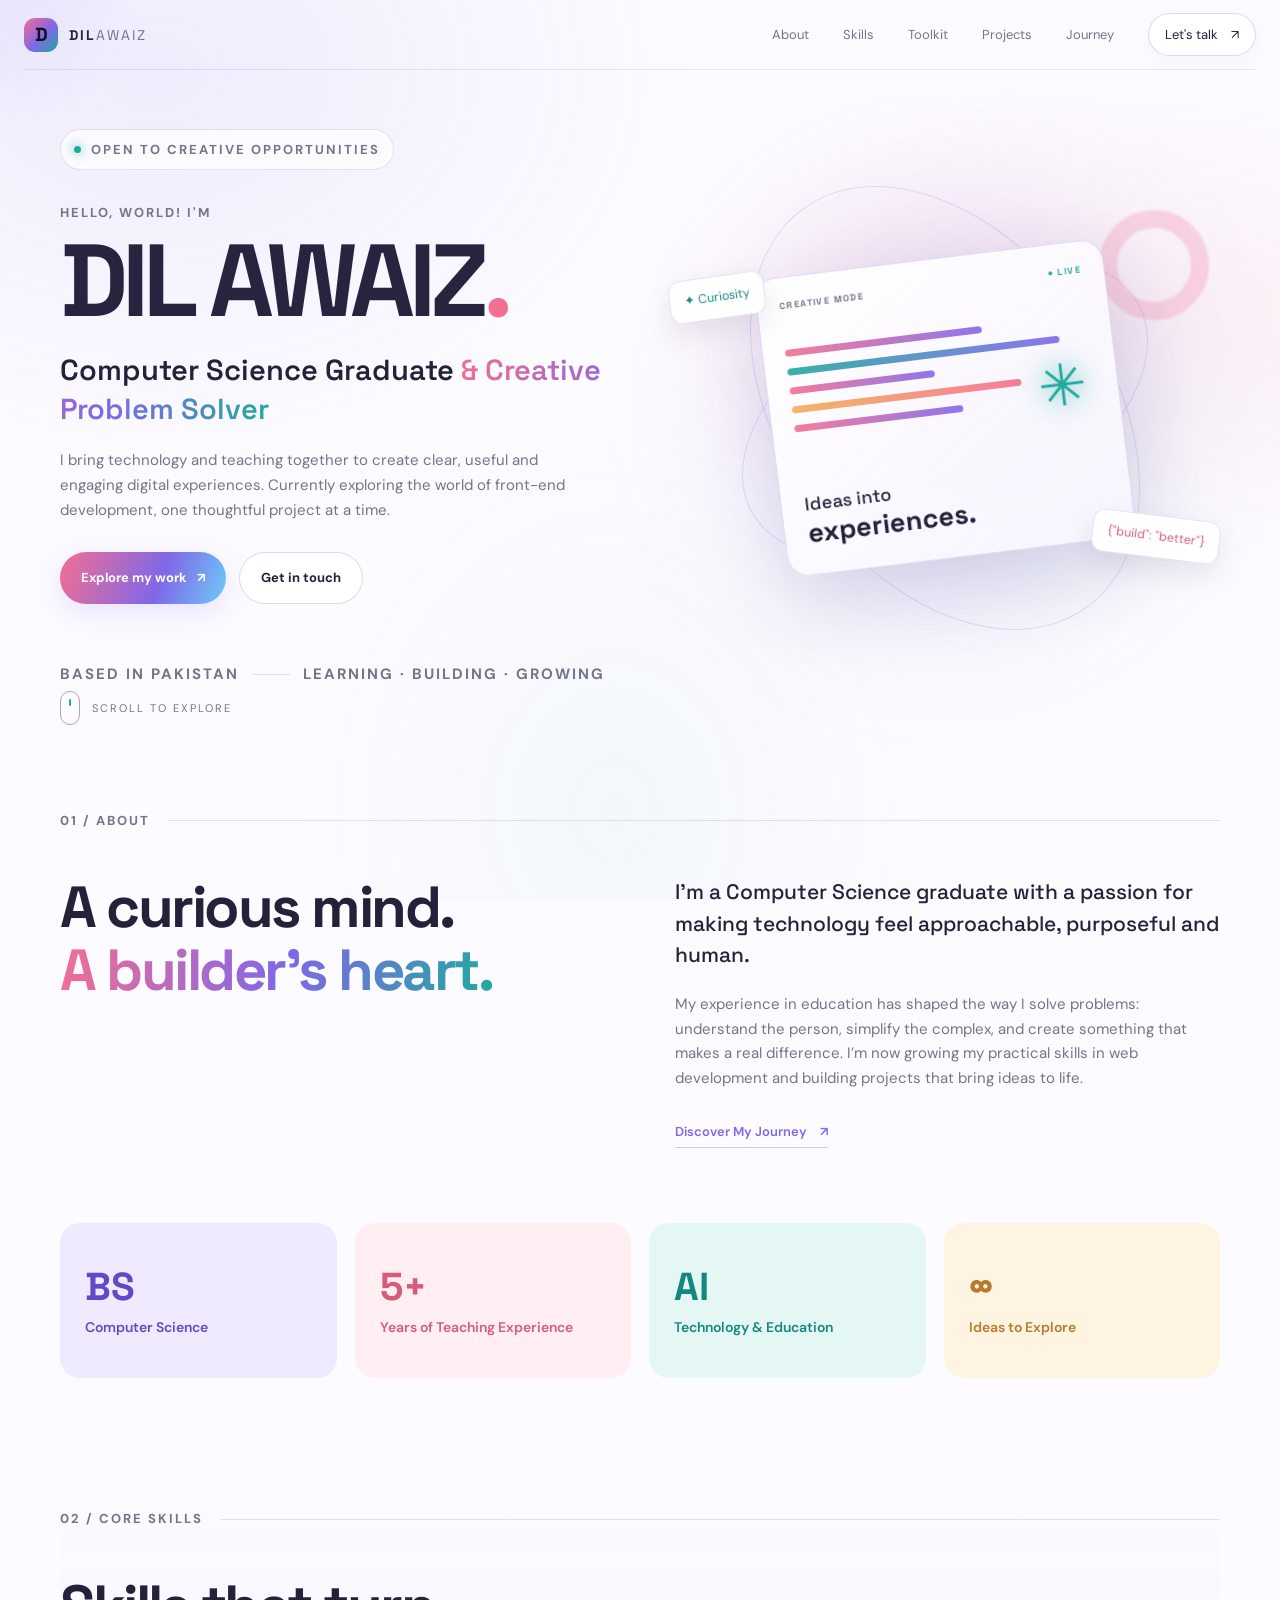
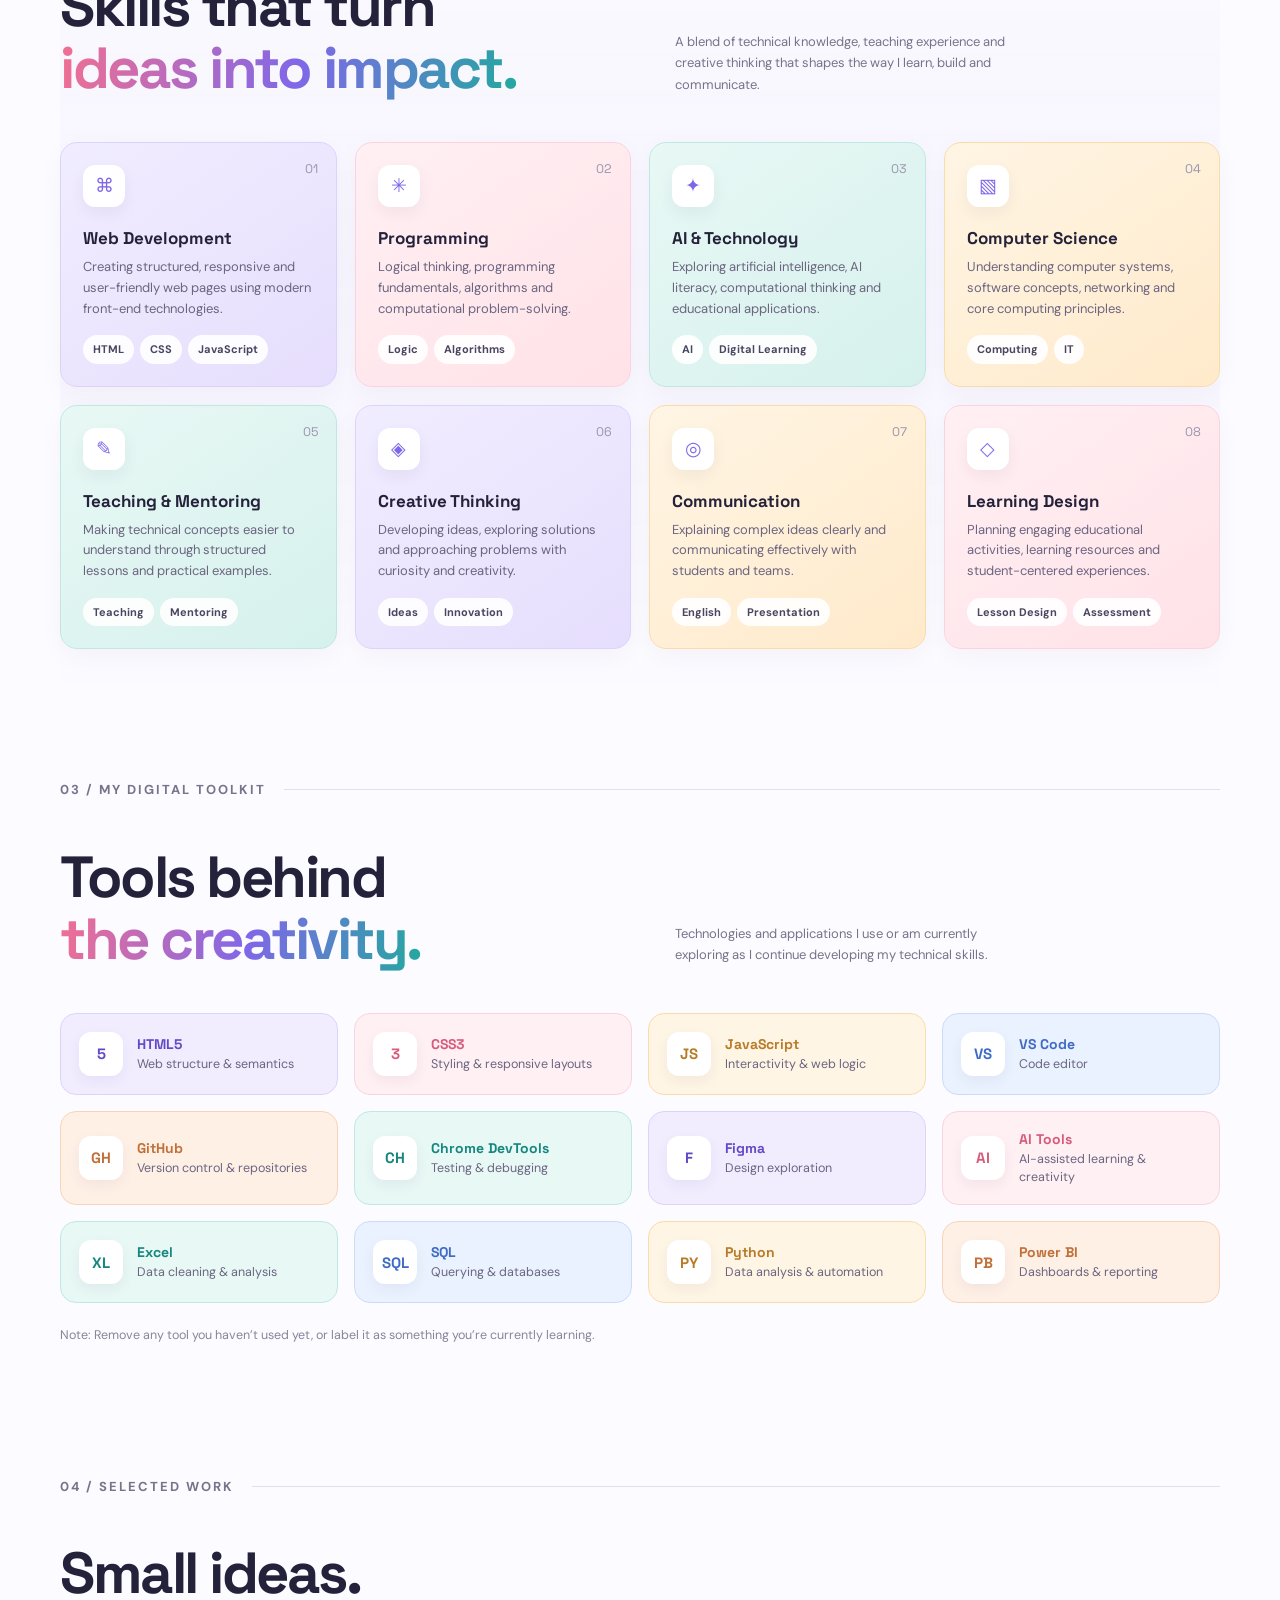
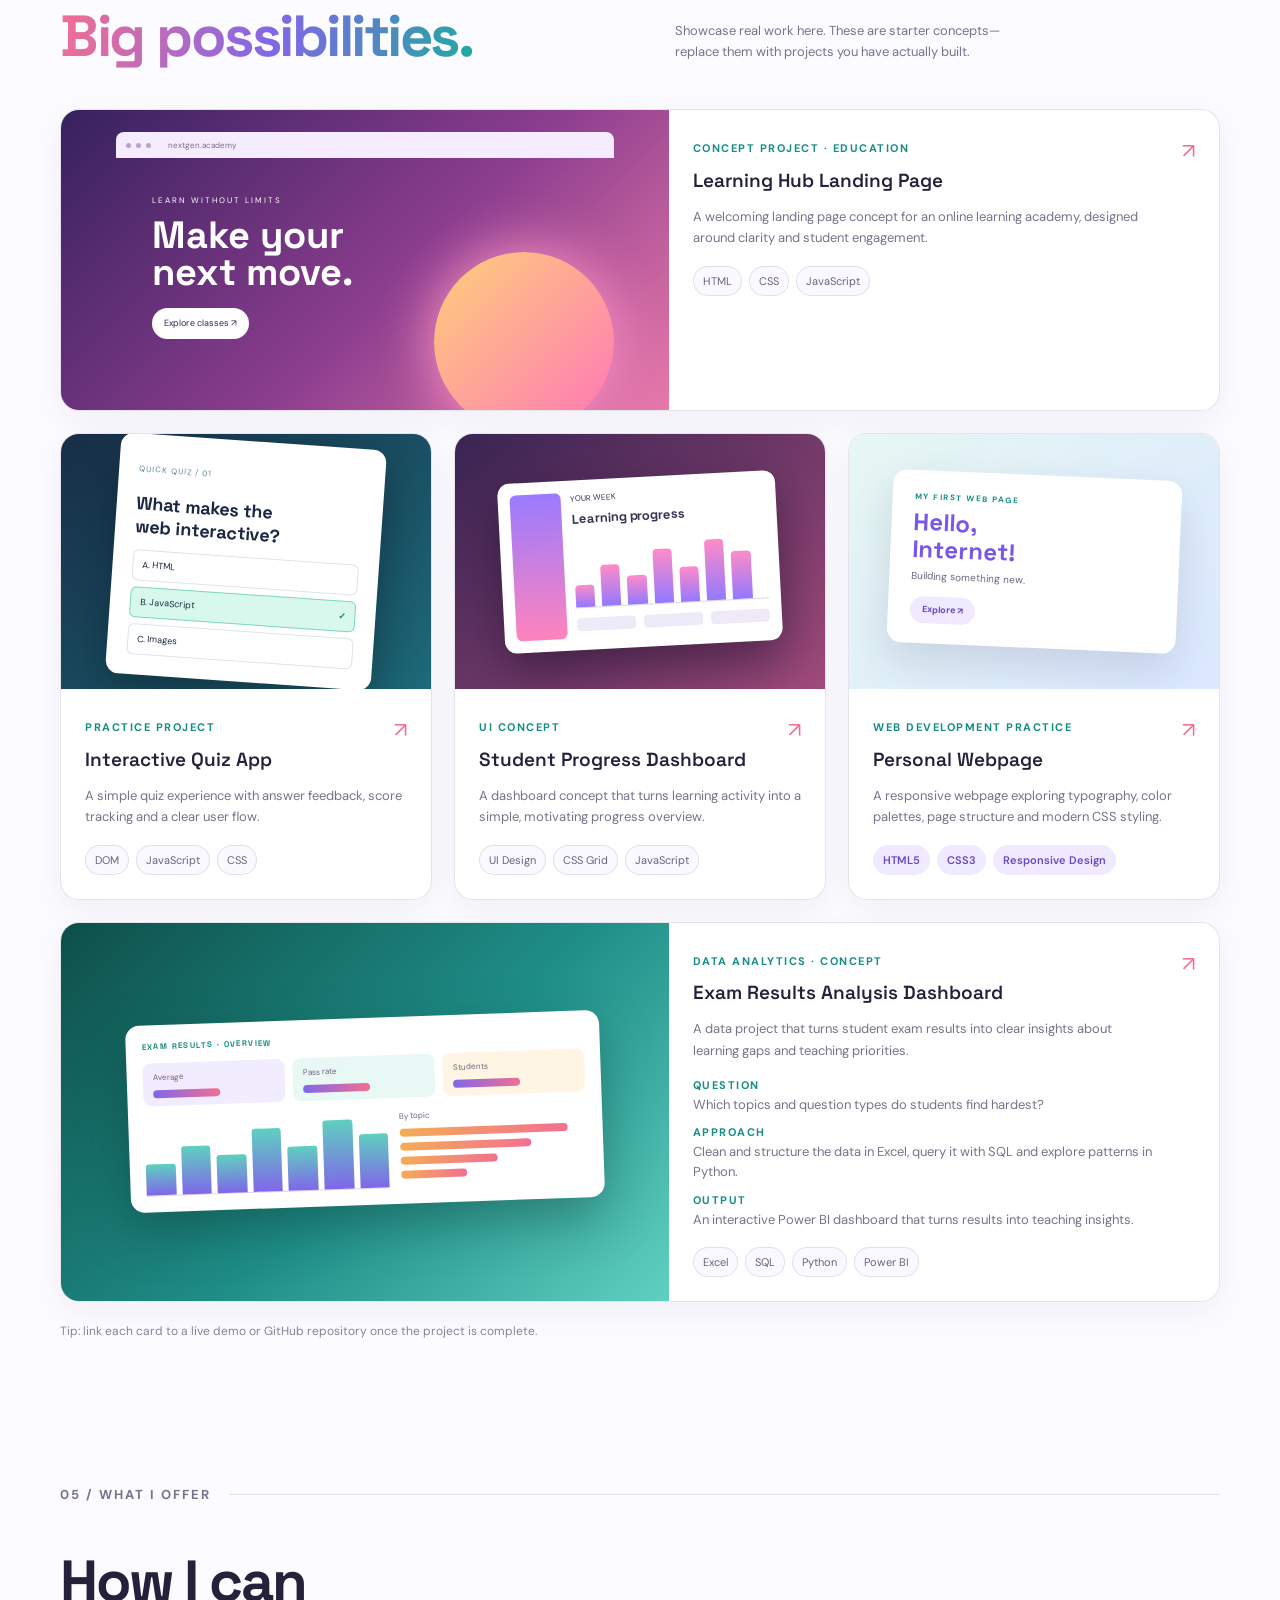
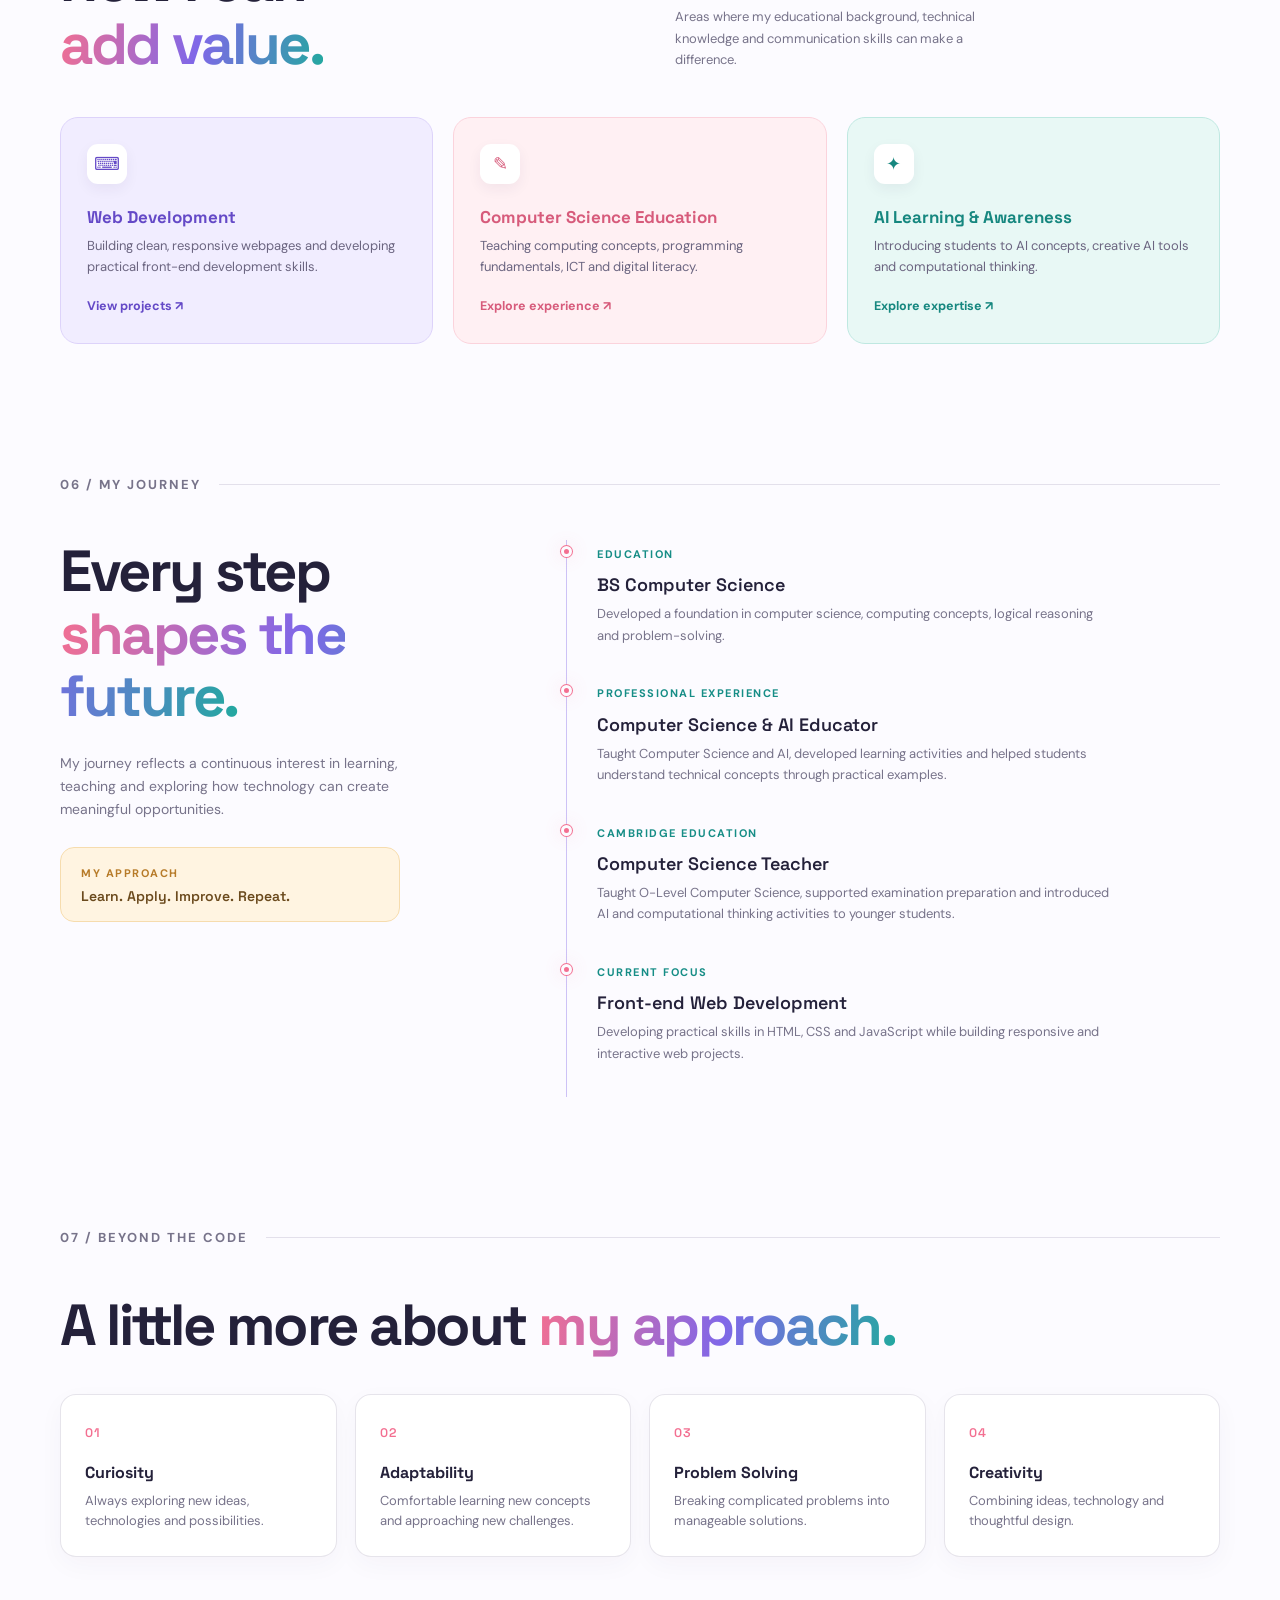
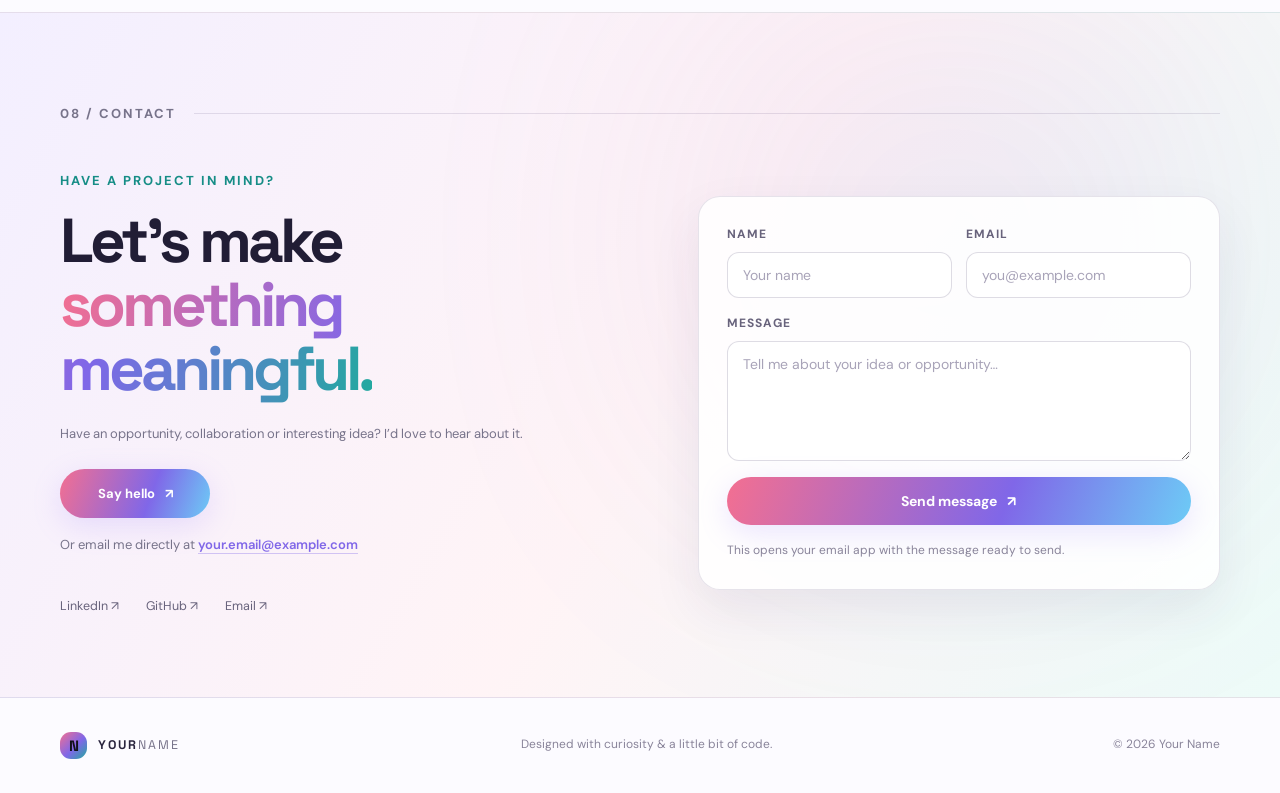
==== index.html @ 55755dc5 "Add files via upload My Portfolio website" ====
<!DOCTYPE html>
<html lang="en">
<head>
  <meta charset="UTF-8" />
  <meta name="viewport" content="width=device-width, initial-scale=1.0" />
  <meta name="description" content="Personal portfolio of a Computer Science graduate, educator and aspiring web developer." />
  <meta name="theme-color" content="#fcfbff" />
  <link rel="icon" type="image/svg+xml" href="favicon.svg" />

  <!-- Social preview (Open Graph / Twitter). After deploying, change og-image.png to the full URL, e.g. https://yourname.github.io/og-image.png -->
  <meta property="og:type" content="website" />
  <meta property="og:site_name" content="DIL AWAIZ" />
  <meta property="og:title" content="DIL AWAIZ — Creative Developer &amp; Educator" />
  <meta property="og:description" content="Computer Science graduate, educator and aspiring web developer building clear, useful and engaging digital experiences." />
  <meta property="og:image" content="og-image.png" />
  <meta property="og:image:alt" content="DIL AWAIZ — Creative Developer and Educator" />
  <meta name="twitter:card" content="summary_large_image" />
  <meta name="twitter:title" content="DIL AWAIZ — Creative Developer &amp; Educator" />
  <meta name="twitter:description" content="Computer Science graduate, educator and aspiring web developer building clear, useful and engaging digital experiences." />
  <meta name="twitter:image" content="og-image.png" />
  <title>DIL AWAIZ — Creative Developer & Educator</title>
  <link rel="preconnect" href="https://fonts.googleapis.com">
  <link rel="preconnect" href="https://fonts.gstatic.com" crossorigin>
  <link href="https://fonts.googleapis.com/css2?family=DM+Sans:wght@400;500;600;700&family=Space+Grotesk:wght@400;500;600;700&display=swap" rel="stylesheet">
  <link rel="stylesheet" href="style.css" />
</head>
<body>
  <div class="cursor-glow" aria-hidden="true"></div>
  <header class="site-header">
    <a class="brand" href="#home" aria-label="Go to homepage"><span class="brand-mark">D</span><span>DIL<span class="brand-muted">AWAIZ</span></span></a>
    <button class="menu-toggle" aria-label="Toggle navigation" aria-expanded="false"><span></span><span></span></button>
    <nav class="nav" aria-label="Main navigation">
      <a href="#about">About</a><a href="#skills">Skills</a><a href="#toolkit">Toolkit</a><a href="#work">Projects</a><a href="#journey">Journey</a><a href="#contact" class="nav-cta">Let's talk <span>↗</span></a>
    </nav>
  </header>

  <main>
    <section class="hero section-shell" id="home">
      <div class="hero-copy">
        <div class="eyebrow"><span class="status-dot"></span> OPEN TO CREATIVE OPPORTUNITIES</div>
        <p class="hero-kicker">HELLO, WORLD! I'M</p>
        <h1>DIL AWAIZ<span class="gradient-dot">.</span></h1>
        <h2>Computer Science Graduate <span class="gradient-text"> &amp; Creative Problem Solver</span></h2>
        <p class="hero-description">I bring technology and teaching together to create clear, useful and engaging digital experiences. Currently exploring the world of front-end development, one thoughtful project at a time.</p>
        <div class="hero-actions">
          <a class="button button-primary" href="#work">Explore my work <span>↗</span></a>
          <a class="button button-ghost" href="#contact">Get in touch</a>
        </div>
        <div class="hero-meta"><span>BASED IN PAKISTAN</span><span class="meta-line"></span><span>LEARNING · BUILDING · GROWING</span></div>
      </div>
      <div class="hero-art" aria-label="Decorative abstract gradient artwork">
        <div class="art-orbit orbit-one"></div><div class="art-orbit orbit-two"></div>
        <div class="art-glow"></div>
        <div class="art-card">
          <div class="art-card-top"><span>CREATIVE MODE</span><span class="live-indicator">● LIVE</span></div>
          <div class="code-lines"><i></i><i></i><i></i><i></i><i></i></div>
          <div class="art-spark">✳</div>
          <div class="art-caption"><span>Ideas into</span><strong>experiences.</strong></div>
        </div>
        <span class="floating-tag tag-one">✦ Curiosity</span><span class="floating-tag tag-two">{"build": "better"}</span>
        <div class="art-ring"></div>
      </div>
      <a class="scroll-cue" href="#about"><span></span> SCROLL TO EXPLORE</a>
    </section>

    <!-- 01 / ABOUT -->
    <section class="section-shell intro-section" id="about">
      <div class="section-label"><span>01 / ABOUT</span><span class="label-line"></span></div>
      <div class="intro-grid">
        <h2 class="section-heading">A curious mind.<br><span class="gradient-text">A builder's heart.</span></h2>
        <div class="intro-text"><p class="large-copy">I’m a Computer Science graduate with a passion for making technology feel approachable, purposeful and human.</p><p>My experience in education has shaped the way I solve problems: understand the person, simplify the complex, and create something that makes a real difference. I’m now growing my practical skills in web development and building projects that bring ideas to life.</p><a class="text-link" href="#journey">Discover My Journey <span>↗</span></a></div>
      </div>
      <div class="stats-row">
        <div class="stat-card stat-lavender">
          <strong>BS</strong>
          <span>Computer Science</span>
        </div>

        <div class="stat-card stat-coral">
          <strong>5+</strong>
          <span>Years of Teaching Experience</span>
        </div>

        <div class="stat-card stat-teal">
          <strong>AI</strong>
          <span>Technology & Education</span>
        </div>

        <div class="stat-card stat-gold">
          <strong>∞</strong>
          <span>Ideas to Explore</span>
        </div>
      </div>
    </section>

    <!-- 02 / CORE SKILLS -->
    <section class="section-shell skills-section" id="skills">
      <div class="section-label"><span>02 / CORE SKILLS</span><span class="label-line"></span></div>
      <div class="section-title-row"><h2 class="section-heading">Skills that turn<br><span class="gradient-text">ideas into impact.</span></h2><p class="section-aside">A blend of technical knowledge, teaching experience and creative thinking that shapes the way I learn, build and communicate.</p></div>
      <div class="skill-grid">
        <article class="skill-card tone-lavender"><span class="skill-icon">⌘</span><h3>Web Development</h3><p>Creating structured, responsive and user-friendly web pages using modern front-end technologies.</p><div class="skill-tags"><span>HTML</span><span>CSS</span><span>JavaScript</span></div><span class="skill-number">01</span></article>
        <article class="skill-card tone-pink"><span class="skill-icon">✳</span><h3>Programming</h3><p>Logical thinking, programming fundamentals, algorithms and computational problem-solving.</p><div class="skill-tags"><span>Logic</span><span>Algorithms</span></div><span class="skill-number">02</span></article>
        <article class="skill-card tone-teal"><span class="skill-icon">✦</span><h3>AI &amp; Technology</h3><p>Exploring artificial intelligence, AI literacy, computational thinking and educational applications.</p><div class="skill-tags"><span>AI</span><span>Digital Learning</span></div><span class="skill-number">03</span></article>
        <article class="skill-card tone-gold"><span class="skill-icon">▧</span><h3>Computer Science</h3><p>Understanding computer systems, software concepts, networking and core computing principles.</p><div class="skill-tags"><span>Computing</span><span>IT</span></div><span class="skill-number">04</span></article>
        <article class="skill-card tone-teal"><span class="skill-icon">✎</span><h3>Teaching &amp; Mentoring</h3><p>Making technical concepts easier to understand through structured lessons and practical examples.</p><div class="skill-tags"><span>Teaching</span><span>Mentoring</span></div><span class="skill-number">05</span></article>
        <article class="skill-card tone-lavender"><span class="skill-icon">◈</span><h3>Creative Thinking</h3><p>Developing ideas, exploring solutions and approaching problems with curiosity and creativity.</p><div class="skill-tags"><span>Ideas</span><span>Innovation</span></div><span class="skill-number">06</span></article>
        <article class="skill-card tone-gold"><span class="skill-icon">◎</span><h3>Communication</h3><p>Explaining complex ideas clearly and communicating effectively with students and teams.</p><div class="skill-tags"><span>English</span><span>Presentation</span></div><span class="skill-number">07</span></article>
        <article class="skill-card tone-pink"><span class="skill-icon">◇</span><h3>Learning Design</h3><p>Planning engaging educational activities, learning resources and student-centered experiences.</p><div class="skill-tags"><span>Lesson Design</span><span>Assessment</span></div><span class="skill-number">08</span></article>
      </div>
    </section>

    <!-- 03 / MY DIGITAL TOOLKIT -->
    <section class="section-shell toolkit-section" id="toolkit">
      <div class="section-label"><span>03 / MY DIGITAL TOOLKIT</span><span class="label-line"></span></div>
      <div class="section-title-row"><h2 class="section-heading">Tools behind<br><span class="gradient-text">the creativity.</span></h2><p class="section-aside">Technologies and applications I use or am currently exploring as I continue developing my technical skills.</p></div>
      <div class="tool-grid">
        <article class="tool-card tone-lavender"><span class="tool-badge">5</span><div><h3>HTML5</h3><p>Web structure &amp; semantics</p></div></article>
        <article class="tool-card tone-pink"><span class="tool-badge">3</span><div><h3>CSS3</h3><p>Styling &amp; responsive layouts</p></div></article>
        <article class="tool-card tone-gold"><span class="tool-badge">JS</span><div><h3>JavaScript</h3><p>Interactivity &amp; web logic</p></div></article>
        <article class="tool-card tone-blue"><span class="tool-badge">VS</span><div><h3>VS Code</h3><p>Code editor</p></div></article>
        <article class="tool-card tone-peach"><span class="tool-badge">GH</span><div><h3>GitHub</h3><p>Version control &amp; repositories</p></div></article>
        <article class="tool-card tone-teal"><span class="tool-badge">CH</span><div><h3>Chrome DevTools</h3><p>Testing &amp; debugging</p></div></article>
        <article class="tool-card tone-lavender"><span class="tool-badge">F</span><div><h3>Figma</h3><p>Design exploration</p></div></article>
        <article class="tool-card tone-pink"><span class="tool-badge">AI</span><div><h3>AI Tools</h3><p>AI-assisted learning &amp; creativity</p></div></article>
        <article class="tool-card tone-teal"><span class="tool-badge">XL</span><div><h3>Excel</h3><p>Data cleaning &amp; analysis</p></div></article>
        <article class="tool-card tone-blue"><span class="tool-badge">SQL</span><div><h3>SQL</h3><p>Querying &amp; databases</p></div></article>
        <article class="tool-card tone-gold"><span class="tool-badge">PY</span><div><h3>Python</h3><p>Data analysis &amp; automation</p></div></article>
        <article class="tool-card tone-peach"><span class="tool-badge">PB</span><div><h3>Power BI</h3><p>Dashboards &amp; reporting</p></div></article>
      </div>
      <p class="tool-note">Note: Remove any tool you haven’t used yet, or label it as something you’re currently learning.</p>
    </section>

    <!-- 04 / SELECTED WORK -->
    <section class="section-shell work-section" id="work">
      <div class="section-label"><span>04 / SELECTED WORK</span><span class="label-line"></span></div>
      <div class="section-title-row"><h2 class="section-heading">Small ideas.<br><span class="gradient-text">Big possibilities.</span></h2><p class="section-aside">Showcase real work here. These are starter concepts—replace them with projects you have actually built.</p></div>
      <div class="project-grid">
        <article class="project-card project-featured">
          <div class="project-visual visual-one"><div class="browser-bar"><i></i><i></i><i></i><span>nextgen.academy</span></div><div class="mock-hero"><small>LEARN WITHOUT LIMITS</small><b>Make your<br>next move.</b><span class="mock-pill">Explore classes ↗</span></div><div class="mock-orb"></div></div>
          <div class="project-info"><div><span class="project-type">CONCEPT PROJECT · EDUCATION</span><h3>Learning Hub Landing Page</h3></div><span class="project-arrow">↗</span><p>A welcoming landing page concept for an online learning academy, designed around clarity and student engagement.</p><div class="project-tags"><span>HTML</span><span>CSS</span><span>JavaScript</span></div></div>
        </article>
        <article class="project-card">
          <div class="project-visual visual-two"><div class="quiz-window"><span>QUICK QUIZ / 01</span><strong>What makes the<br>web interactive?</strong><div class="quiz-option">A. HTML</div><div class="quiz-option active">B. JavaScript <b>✓</b></div><div class="quiz-option">C. Images</div></div></div>
          <div class="project-info"><div><span class="project-type">PRACTICE PROJECT</span><h3>Interactive Quiz App</h3></div><span class="project-arrow">↗</span><p>A simple quiz experience with answer feedback, score tracking and a clear user flow.</p><div class="project-tags"><span>DOM</span><span>JavaScript</span><span>CSS</span></div></div>
        </article>
        <article class="project-card">
          <div class="project-visual visual-three"><div class="dash-window"><div class="dash-side"></div><div class="dash-main"><span>YOUR WEEK</span><b>Learning progress</b><div class="dash-bars"><i></i><i></i><i></i><i></i><i></i><i></i><i></i></div><div class="dash-bottom"><i></i><i></i><i></i></div></div></div></div>
          <div class="project-info"><div><span class="project-type">UI CONCEPT</span><h3>Student Progress Dashboard</h3></div><span class="project-arrow">↗</span><p>A dashboard concept that turns learning activity into a simple, motivating progress overview.</p><div class="project-tags"><span>UI Design</span><span>CSS Grid</span><span>JavaScript</span></div></div>
        </article>
        <article class="project-card">
          <div class="project-visual visual-four"><div class="hello-window"><small>MY FIRST WEB PAGE</small><b>Hello,<br>Internet!</b><span class="hello-sub">Building something new.</span><span class="hello-pill">Explore ↗</span></div></div>
          <div class="project-info"><div><span class="project-type">WEB DEVELOPMENT PRACTICE</span><h3>Personal Webpage</h3></div><span class="project-arrow">↗</span><p>A responsive webpage exploring typography, color palettes, page structure and modern CSS styling.</p><div class="project-tags tags-lavender"><span>HTML5</span><span>CSS3</span><span>Responsive Design</span></div></div>
        </article>
        <article class="project-card project-featured">
          <div class="project-visual visual-five">
            <div class="data-window" aria-hidden="true">
              <span class="data-title">EXAM RESULTS · OVERVIEW</span>
              <div class="data-kpis"><div><small>Average</small><i></i></div><div><small>Pass rate</small><i></i></div><div><small>Students</small><i></i></div></div>
              <div class="data-charts">
                <div class="data-bars"><i></i><i></i><i></i><i></i><i></i><i></i><i></i></div>
                <div class="data-hbars"><small>By topic</small><i></i><i></i><i></i><i></i></div>
              </div>
            </div>
          </div>
          <div class="project-info"><div><span class="project-type">DATA ANALYTICS · CONCEPT</span><h3>Exam Results Analysis Dashboard</h3></div><span class="project-arrow">↗</span><p>A data project that turns student exam results into clear insights about learning gaps and teaching priorities.</p>
            <ul class="project-brief">
              <li><strong>QUESTION</strong>Which topics and question types do students find hardest?</li>
              <li><strong>APPROACH</strong>Clean and structure the data in Excel, query it with SQL and explore patterns in Python.</li>
              <li><strong>OUTPUT</strong>An interactive Power BI dashboard that turns results into teaching insights.</li>
            </ul>
            <div class="project-tags"><span>Excel</span><span>SQL</span><span>Python</span><span>Power BI</span></div></div>
        </article>
      </div>
      <p class="project-note">Tip: link each card to a live demo or GitHub repository once the project is complete.</p>
    </section>

    <!-- 05 / WHAT I OFFER -->
    <section class="section-shell value-section" id="value">
      <div class="section-label"><span>05 / WHAT I OFFER</span><span class="label-line"></span></div>
      <div class="section-title-row"><h2 class="section-heading">How I can<br><span class="gradient-text">add value.</span></h2><p class="section-aside">Areas where my educational background, technical knowledge and communication skills can make a difference.</p></div>
      <div class="value-grid">
        <article class="value-card tone-lavender"><span class="value-icon">⌨</span><h3>Web Development</h3><p>Building clean, responsive webpages and developing practical front-end development skills.</p><a class="value-link" href="#work">View projects ↗</a></article>
        <article class="value-card tone-pink"><span class="value-icon">✎</span><h3>Computer Science Education</h3><p>Teaching computing concepts, programming fundamentals, ICT and digital literacy.</p><a class="value-link" href="#journey">Explore experience ↗</a></article>
        <article class="value-card tone-teal"><span class="value-icon">✦</span><h3>AI Learning &amp; Awareness</h3><p>Introducing students to AI concepts, creative AI tools and computational thinking.</p><a class="value-link" href="#skills">Explore expertise ↗</a></article>
      </div>
    </section>

    <!-- 06 / MY JOURNEY -->
    <section class="section-shell journey-section" id="journey">
      <div class="section-label"><span>06 / MY JOURNEY</span><span class="label-line"></span></div>
      <div class="journey-grid">
        <div class="journey-intro">
          <h2 class="section-heading">Every step<br><span class="gradient-text">shapes the<br>future.</span></h2>
          <p>My journey reflects a continuous interest in learning, teaching and exploring how technology can create meaningful opportunities.</p>
          <div class="approach-note"><small>MY APPROACH</small><strong>Learn. Apply. Improve. Repeat.</strong></div>
        </div>
        <div class="timeline">
          <article class="timeline-item"><span class="timeline-dot"></span><small>EDUCATION</small><h3>BS Computer Science</h3><p>Developed a foundation in computer science, computing concepts, logical reasoning and problem-solving.</p></article>
          <article class="timeline-item"><span class="timeline-dot"></span><small>PROFESSIONAL EXPERIENCE</small><h3>Computer Science &amp; AI Educator</h3><p>Taught Computer Science and AI, developed learning activities and helped students understand technical concepts through practical examples.</p></article>
          <article class="timeline-item"><span class="timeline-dot"></span><small>CAMBRIDGE EDUCATION</small><h3>Computer Science Teacher</h3><p>Taught O-Level Computer Science, supported examination preparation and introduced AI and computational thinking activities to younger students.</p></article>
          <article class="timeline-item"><span class="timeline-dot"></span><small>CURRENT FOCUS</small><h3>Front-end Web Development</h3><p>Developing practical skills in HTML, CSS and JavaScript while building responsive and interactive web projects.</p></article>
        </div>
      </div>
    </section>

    <!-- 07 / BEYOND THE CODE -->
    <section class="section-shell approach-section" id="approach">
      <div class="section-label"><span>07 / BEYOND THE CODE</span><span class="label-line"></span></div>
      <h2 class="section-heading">A little more about <span class="gradient-text">my approach.</span></h2>
      <div class="approach-grid">
        <article class="approach-card"><span class="approach-num">01</span><h3>Curiosity</h3><p>Always exploring new ideas, technologies and possibilities.</p></article>
        <article class="approach-card"><span class="approach-num">02</span><h3>Adaptability</h3><p>Comfortable learning new concepts and approaching new challenges.</p></article>
        <article class="approach-card"><span class="approach-num">03</span><h3>Problem Solving</h3><p>Breaking complicated problems into manageable solutions.</p></article>
        <article class="approach-card"><span class="approach-num">04</span><h3>Creativity</h3><p>Combining ideas, technology and thoughtful design.</p></article>
      </div>
    </section>

    <!-- 08 / CONTACT -->
    <section class="contact-section" id="contact">
      <div class="contact-glow"></div><div class="section-shell contact-inner">
        <div class="section-label"><span>08 / CONTACT</span><span class="label-line"></span></div>
        <div class="contact-grid"><div class="contact-main">
        <p class="contact-kicker">HAVE A PROJECT IN MIND?</p><h2>Let's make<br><span class="gradient-text">something meaningful.</span></h2>
        <p class="contact-copy">Have an opportunity, collaboration or interesting idea? I’d love to hear about it.</p>
        <a class="button button-primary contact-button" href="mailto:your.email@example.com">Say hello <span>↗</span></a>
        <p class="contact-direct">Or email me directly at <a href="mailto:your.email@example.com">your.email@example.com</a></p>
        <div class="social-links"><a href="https://www.linkedin.com/" target="_blank" rel="noreferrer">LinkedIn ↗</a><a href="https://github.com/" target="_blank" rel="noreferrer">GitHub ↗</a><a href="mailto:your.email@example.com">Email ↗</a></div>
        </div>
        <form class="contact-form" id="contact-form" aria-label="Contact form">
          <div class="form-row">
            <label>Name<input type="text" name="name" placeholder="Your name" autocomplete="name" required></label>
            <label>Email<input type="email" name="email" placeholder="you@example.com" autocomplete="email" required></label>
          </div>
          <label>Message<textarea name="message" rows="5" placeholder="Tell me about your idea or opportunity…" required></textarea></label>
          <button class="button button-primary" type="submit">Send message <span>↗</span></button>
          <p class="form-note" id="form-note" role="status">This opens your email app with the message ready to send.</p>
        </form>
      </div>
      </div>
    </section>
  </main>
  <footer class="footer"><a class="brand" href="#home"><span class="brand-mark">N</span><span>YOUR<span class="brand-muted">NAME</span></span></a><span>Designed with curiosity &amp; a little bit of code.</span><span>© <span id="year"></span> Your Name</span></footer>
  <button class="back-top" aria-label="Back to top">↑</button>
  <script src="script.js"></script>
</body>
</html>
---- style.css ----
/* ===== DESIGN TOKENS ===== */
:root{--bg:#fbfaff;--surface:#ffffff;--surface2:#f3f0fb;--text:#211d35;--muted:#716d82;--line:rgba(42,32,75,.13);--pink:#ff7187;--purple:#7957e8;--cyan:#20b8ad;--orange:#ffb45f;--font:'DM Sans',sans-serif;--display:'Space Grotesk',sans-serif}
*{box-sizing:border-box}html{scroll-behavior:smooth;scroll-padding-top:90px}body{margin:0;background:var(--bg);color:var(--text);font-family:var(--font);line-height:1.65;overflow-x:hidden}body:before{content:"";position:fixed;inset:0;pointer-events:none;z-index:-1;background:radial-gradient(ellipse at 15% 10%,rgba(121,87,232,.10),transparent 35%),radial-gradient(ellipse at 90% 45%,rgba(255,113,135,.09),transparent 30%)}a{color:inherit;text-decoration:none}.section-shell{width:min(1160px,calc(100% - 48px));margin:auto}.site-header{height:70px;display:flex;align-items:center;justify-content:space-between;width:min(1240px,calc(100% - 48px));margin:auto;border-bottom:1px solid var(--line);position:relative;z-index:10}.brand{display:flex;align-items:center;gap:11px;font:700 14px var(--display);letter-spacing:2px}.brand-mark{display:grid;place-items:center;width:34px;height:34px;border-radius:11px;background:linear-gradient(135deg,var(--pink),var(--purple) 55%,var(--cyan));color:#11111b;font-size:19px;letter-spacing:0}.brand-muted{color:var(--muted);font-weight:400}.nav{display:flex;align-items:center;gap:34px;font-size:13px;color:var(--muted)}.nav a{transition:color .2s}.nav a:hover,.social-links a:hover{color:var(--cyan)}.nav .nav-cta{color:var(--text);border:1px solid var(--line);padding:10px 16px;border-radius:30px}.nav-cta span,.button span{margin-left:10px}.menu-toggle{display:none;background:none;border:0;color:white}
.hero{min-height:690px;display:grid;grid-template-columns:1.05fr .95fr;align-items:center;position:relative;padding-top:55px;padding-bottom:70px}.eyebrow,.hero-kicker,.section-label,.hero-meta,.contact-kicker{font-size:13px;letter-spacing:2px;font-weight:700;color:var(--muted)}.eyebrow{display:inline-flex;align-items:center;gap:10px;padding:9px 13px;border:1px solid var(--line);border-radius:30px;margin-bottom:32px}.status-dot,.live-indicator{color:var(--cyan)}.status-dot{width:7px;height:7px;background:var(--cyan);border-radius:50%;box-shadow:0 0 12px var(--cyan)}.hero-kicker{margin:0 0 8px}.hero h1{font:700 clamp(58px,8vw,104px)/.98 var(--display);letter-spacing:-6px;margin:0 0 18px}.gradient-dot{color:var(--pink)}.gradient-text{background:linear-gradient(100deg,var(--pink),var(--purple) 52%,var(--cyan));-webkit-background-clip:text;background-clip:text;color:transparent}.hero h2{font:600 clamp(20px,2.6vw,29px)/1.35 var(--display);max-width:580px;margin:0 0 20px}.hero-description{color:var(--muted);max-width:520px;font-size:15px}.hero-actions{display:flex;gap:13px;margin-top:30px}.button{display:inline-flex;align-items:center;justify-content:center;padding:14px 21px;border-radius:30px;font-size:13px;font-weight:700;transition:transform .25s,box-shadow .25s}.button:hover{transform:translateY(-4px)}.button-primary{background:linear-gradient(110deg,var(--pink),var(--purple) 60%,#6dcbf6);color:#ffffff;box-shadow:0 8px 30px rgba(155,123,255,.2)}.button-primary:hover{box-shadow:0 12px 36px rgba(255,106,198,.3)}.button-ghost{border:1px solid var(--line);color:var(--text)}.hero-meta{display:flex;align-items:center;gap:13px;margin-top:58px;font-size:15px}.meta-line{width:38px;height:1px;background:var(--line)}.hero-art{height:470px;position:relative;display:grid;place-items:center}.art-glow{position:absolute;width:340px;height:340px;background:linear-gradient(135deg,var(--pink),var(--purple),var(--cyan));filter:blur(90px);opacity:.27;border-radius:50%}.art-card{width:min(350px,80%);height:300px;position:relative;z-index:2;padding:22px;border:1px solid rgba(255,255,255,.23);border-radius:22px;background:linear-gradient(145deg,rgba(255,255,255,.94),rgba(255,255,255,.70));backdrop-filter:blur(18px);box-shadow:0 25px 90px rgba(71,55,115,.16);transform:rotate(-7deg)}.art-card-top{display:flex;justify-content:space-between;font:700 9px var(--display);letter-spacing:1.4px;color:var(--muted)}.code-lines{margin-top:38px;display:grid;gap:12px}.code-lines i{height:7px;border-radius:8px;background:linear-gradient(90deg,var(--pink),var(--purple));opacity:.8}.code-lines i:nth-child(1){width:65%}.code-lines i:nth-child(2){width:90%;background:linear-gradient(90deg,var(--cyan),var(--purple))}.code-lines i:nth-child(3){width:48%}.code-lines i:nth-child(4){width:76%;background:linear-gradient(90deg,var(--orange),var(--pink))}.code-lines i:nth-child(5){width:56%}.art-spark{position:absolute;right:30px;top:94px;font-size:58px;color:var(--cyan);text-shadow:0 0 30px var(--cyan)}.art-caption{position:absolute;bottom:24px;left:23px;display:grid;font:500 18px var(--display)}.art-caption strong{font-size:27px}.art-orbit{position:absolute;border:1px solid rgba(255,255,255,.13);border-radius:50%;transform:rotate(-28deg)}.orbit-one{width:440px;height:250px}.orbit-two{width:490px;height:330px;transform:rotate(55deg)}.art-ring{position:absolute;width:110px;height:110px;border:18px solid rgba(255,106,198,.22);border-radius:50%;right:2%;top:8%;filter:blur(1px)}.floating-tag{position:absolute;z-index:3;padding:10px 14px;border:1px solid var(--line);border-radius:12px;background:rgba(255,255,255,.94);box-shadow:0 12px 30px #0004;font-size:12.5px}.tag-one{left:0;top:22%;color:var(--cyan);transform:rotate(-8deg)}.tag-two{right:0;bottom:18%;color:var(--pink);transform:rotate(7deg)}.scroll-cue{position:absolute;bottom:35px;left:0;display:flex;align-items:center;gap:12px;font-size:11px;letter-spacing:2px;color:var(--muted)}.scroll-cue span{height:34px;width:20px;border:1px solid #77738b;border-radius:20px;position:relative}.scroll-cue span:after{content:"";position:absolute;top:7px;left:8px;width:2px;height:7px;background:var(--cyan);border-radius:4px;animation:scroll 1.5s infinite}@keyframes scroll{to{transform:translateY(10px);opacity:0}}
.intro-section,.skills-section,.work-section,.journey-section{padding-top:75px;padding-bottom:55px}.intro-section{padding-top:50px}.section-label{display:flex;align-items:center;gap:18px;margin-bottom:45px}.label-line{height:1px;background:var(--line);flex:1}.intro-grid,.section-title-row,.journey-grid{display:grid;grid-template-columns:1fr 1fr;gap:70px}.section-heading{font:700 clamp(36px,5vw,58px)/1.08 var(--display);letter-spacing:-2.5px;margin:0}.intro-text p{color:var(--muted);font-size:15px}.intro-text .large-copy{font:500 21px/1.5 var(--display);color:var(--text);margin-top:0}.text-link{display:inline-block;margin-top:15px;font-size:13px;color:var(--cyan);border-bottom:1px solid #62e6e055;padding-bottom:5px}.text-link span{margin-left:10px}.stats-row{ display: grid;grid-template-columns: repeat(4, 1fr);gap: 18px;margin-top: 75px;}.stat-card {
  min-height: 155px;
  padding: 25px;

  display: flex;
  flex-direction: column;
  justify-content: center;
  gap: 5px;

  border-radius: 20px;
  transition: .3s;
}

.stat-card:hover {
  transform: translateY(-7px);
}

.stat-card strong {
  font: 700 39px var(--display);
}

.stat-card span {
  font-size: 14px;
  font-weight: 600;
}

.stat-lavender {
  background: var(--purple-light);
  color: #6449c7;
}

.stat-coral {
  background: var(--pink-light);
  color: #d75b7b;
}

.stat-teal {
  background: var(--teal-light);
  color: #16877f;
}

.stat-gold {
  background: var(--gold-light);
  color: #b77b29;
}

.skills-section{background:linear-gradient(180deg,transparent,rgba(121,87,232,.045),transparent)}.section-title-row{align-items:end;margin-bottom:42px}.section-aside{max-width:340px;color:var(--muted);font-size:13px;margin:0 0 5px}.skill-grid{display:grid;grid-template-columns:repeat(4,1fr);gap:14px}.skill-card{position:relative;min-height:190px;padding:23px;border:1px solid var(--line);border-radius:17px;background:linear-gradient(145deg,#ffffff,#f8f6ff);transition:transform .25s,border-color .25s}.skill-card:hover{transform:translateY(-7px);border-color:#9b7bff88}.skill-icon{font-size:25px;color:var(--cyan)}.skill-card h3{font:600 17px var(--display);margin:23px 0 5px}.skill-card p{font-size:12.5px;color:var(--muted);max-width:190px}.skill-number{position:absolute;right:18px;top:18px;color:#8a849b;font:12.5px var(--display)}
.project-grid{display:grid;grid-template-columns:repeat(3,1fr);gap:22px}.project-card{border:1px solid var(--line);border-radius:19px;overflow:hidden;background:#ffffff;transition:transform .3s,border-color .3s}.project-card:hover{transform:translateY(-6px);border-color:#ff6ac688}.project-featured{grid-column:span 3;display:grid;grid-template-columns:1.05fr .95fr}.project-visual{height:255px;position:relative;overflow:hidden;display:grid;place-items:center}.project-featured .project-visual{height:100%;min-height:300px}.visual-one{background:linear-gradient(135deg,#36215e,#8b3d8e 55%,#e879a9)}.browser-bar{position:absolute;top:22px;left:9%;right:9%;height:26px;border-radius:8px 8px 0 0;background:#f5edff;display:flex;align-items:center;gap:5px;padding:0 10px}.browser-bar i{width:5px;height:5px;border-radius:50%;background:#b5a5c8}.browser-bar span{font-size:8px;color:#786d8c;margin-left:12px}.mock-hero{position:absolute;left:15%;top:28%;color:white;display:grid;gap:9px}.mock-hero small{font-size:8px;letter-spacing:2px}.mock-hero b{font:700 38px/.98 var(--display)}.mock-pill{background:white;color:#382451;border-radius:20px;padding:8px 12px;font-size:9px;width:max-content;margin-top:8px}.mock-orb{position:absolute;width:180px;height:180px;border-radius:50%;background:linear-gradient(135deg,#ffcf7a,#ff76b7);right:9%;bottom:-22px;box-shadow:0 0 55px #ff94c8}.project-info{padding:24px;position:relative}.project-type{font-size:11px;letter-spacing:1.5px;color:var(--cyan);font-weight:700}.project-info h3{font:600 19px var(--display);margin:7px 0}.project-info p{font-size:13px;color:var(--muted);max-width:460px}.project-arrow{position:absolute;right:24px;top:24px;font-size:21px;color:var(--pink)}.project-tags{display:flex;gap:7px;flex-wrap:wrap;margin-top:17px}.project-tags span{font-size:11px;padding:5px 9px;border:1px solid var(--line);border-radius:20px;color:var(--muted)}.visual-two{background:linear-gradient(140deg,#182e48,#1d6b7a)}.quiz-window{width:72%;padding:20px;border-radius:13px;background:#ffffff;color:#1a2841;box-shadow:0 20px 50px #06131b77;transform:rotate(4deg)}.quiz-window>span{font-size:8px;color:#618a9b;letter-spacing:1px}.quiz-window strong{display:block;font:700 18px var(--display);margin:12px 0}.quiz-option{font-size:9px;padding:7px 9px;border:1px solid #dce4ee;border-radius:6px;margin-top:6px}.quiz-option.active{background:#d8f8ed;border-color:#7bd7b8}.quiz-option b{float:right;color:#168b68}.visual-three{background:linear-gradient(140deg,#392452,#a14b7c)}.dash-window{width:75%;height:170px;background:#ffffff;border-radius:12px;display:flex;padding:12px;gap:10px;transform:rotate(-3deg);box-shadow:0 20px 50px #170c2788}.dash-side{width:20%;background:linear-gradient(#9b7bff,#ff83bd);border-radius:6px}.dash-main{flex:1;color:#3b3452;font-size:8px}.dash-main b{display:block;font:700 13px var(--display);margin:5px 0 16px}.dash-bars{height:65px;display:flex;align-items:end;gap:7px;border-bottom:1px solid #ddd6ed}.dash-bars i{width:10%;border-radius:4px 4px 0 0;background:linear-gradient(#ff8bc8,#9279ff)}.dash-bars i:nth-child(1){height:35%}.dash-bars i:nth-child(2){height:65%}.dash-bars i:nth-child(3){height:45%}.dash-bars i:nth-child(4){height:85%}.dash-bars i:nth-child(5){height:55%}.dash-bars i:nth-child(6){height:95%}.dash-bars i:nth-child(7){height:75%}.dash-bottom{display:flex;gap:8px;margin-top:10px}.dash-bottom i{height:13px;background:#eeeaf7;border-radius:4px;flex:1}.project-note{font-size:12px;color:#8a849b;margin-top:20px}
.journey-grid{grid-template-columns:.8fr 1.2fr}.timeline{border-left:1px solid #51436d;padding-left:30px}.timeline-item{position:relative;padding-bottom:33px}.timeline-dot{position:absolute;left:-36px;top:6px;width:11px;height:11px;background:var(--pink);border:3px solid var(--bg);box-shadow:0 0 0 1px var(--pink);border-radius:50%}.timeline-item small{font-size:11px;letter-spacing:1.5px;color:var(--cyan);font-weight:700}.timeline-item h3{font:600 18px var(--display);margin:7px 0}.timeline-item p{font-size:13px;color:var(--muted);max-width:480px;margin:0}
.contact-section{position:relative;overflow:hidden;background:linear-gradient(135deg,#f4efff,#fff1f3 58%,#e9fbf8);border-top:1px solid var(--line);border-bottom:1px solid var(--line)}.contact-inner{position:relative;padding-top:90px;padding-bottom:80px}.contact-glow{position:absolute;width:450px;height:450px;border-radius:50%;right:8%;top:0;background:linear-gradient(135deg,var(--pink),var(--purple),var(--cyan));filter:blur(150px);opacity:.16}.contact-kicker{margin:0 0 18px;color:var(--cyan)}.contact-inner h2{font:700 clamp(43px,7vw,78px)/1.03 var(--display);letter-spacing:-4px;margin:0}.contact-copy{color:var(--muted);font-size:13px;margin:22px 0 25px}.contact-button{min-width:150px}.social-links{display:flex;gap:27px;margin-top:65px;font-size:12.5px;color:var(--muted)}.footer{width:min(1160px,calc(100% - 48px));min-height:95px;margin:auto;display:flex;align-items:center;justify-content:space-between;gap:20px;color:#8a849b;font-size:12px}.footer .brand{color:var(--text);font-size:12.5px}.footer .brand-mark{width:27px;height:27px;font-size:15px}.back-top{position:fixed;right:24px;bottom:24px;width:42px;height:42px;border:1px solid var(--line);border-radius:50%;background:#ffffff;color:#211d35;font-size:18px;opacity:0;pointer-events:none;transform:translateY(10px);transition:.25s;cursor:pointer}.back-top.visible{opacity:1;pointer-events:auto;transform:translateY(0)}.cursor-glow{position:fixed;pointer-events:none;z-index:0;width:280px;height:280px;border-radius:50%;background:radial-gradient(circle,rgba(121,87,232,.09),transparent 68%);transform:translate(-50%,-50%)}.reveal{opacity:0;transform:translateY(24px);transition:opacity .7s ease,transform .7s ease}.reveal.in-view{opacity:1;transform:translateY(0)}
@media(max-width:850px){.hero{grid-template-columns:1fr;min-height:auto;padding-top:90px;padding-bottom:110px}.hero-art{height:390px;grid-row:1;margin-bottom:25px}.hero-copy{grid-row:2}.hero h1{font-size:80px}.intro-grid,.section-title-row,.journey-grid{grid-template-columns:1fr;gap:25px}.skill-grid{grid-template-columns:1fr 1fr}.section-aside{max-width:520px}.project-featured{grid-template-columns:1fr}.project-featured .project-visual{min-height:260px}.stats-row{gap:30px;flex-wrap:wrap}.stats-row p{width:100%;margin:0}.nav{gap:18px}}
@media(max-width:600px){.section-shell,.site-header,.footer{width:calc(100% - 36px)}.site-header{height:70px}.menu-toggle{display:grid;gap:5px;padding:10px}.menu-toggle span{display:block;width:22px;height:2px;background:white}.nav{display:none;position:absolute;top:69px;left:0;right:0;padding:20px;background:#ffffff;border:1px solid var(--line);border-radius:0 0 15px 15px;flex-direction:column;align-items:stretch}.nav.open{display:flex}.nav a{padding:8px}.hero{padding-top:55px}.hero-art{height:310px}.art-card{height:245px}.orbit-one{width:310px;height:190px}.orbit-two{width:340px;height:240px}.art-glow{width:250px;height:250px}.hero h1{font-size:64px;letter-spacing:-4px}.hero h2{font-size:21px}.hero-description{font-size:13px}.hero-meta{font-size:10px;gap:8px;margin-top:40px}.scroll-cue{bottom:35px}.intro-section,.skills-section,.work-section,.journey-section{padding-top:55px;padding-bottom:45px}.section-label{margin-bottom:30px}.section-heading{font-size:39px}.intro-text .large-copy{font-size:18px}.stats-row{gap:24px;margin-top:45px}.stats-row strong{font-size:29px}.stats-row div>span{font-size:11px}.skill-grid,.project-grid{grid-template-columns:1fr}.project-featured{grid-column:auto}.skill-card{min-height:160px}.project-visual{height:230px}.contact-inner{padding-top:70px;padding-bottom:65px}.contact-inner h2{font-size:48px;letter-spacing:-2.5px}.social-links{margin-top:45px;gap:18px}.footer{padding:25px 0;flex-wrap:wrap}.footer>span:nth-child(2){order:3;width:100%}.cursor-glow{display:none}}
@media(prefers-reduced-motion:reduce){*,*:before,*:after{scroll-behavior:auto!important;animation-duration:.01ms!important;transition-duration:.01ms!important}}

/* ===== LIGHT COLORWAY POLISH ===== */
.nav{color:#777188}
.nav .nav-cta{color:var(--text);background:rgba(255,255,255,.72)}
.eyebrow{background:rgba(255,255,255,.72)}
.art-card-top{color:#777188}
.art-card{border-color:rgba(87,67,139,.18)}
.floating-tag{color:var(--text);border-color:rgba(87,67,139,.16);box-shadow:0 12px 30px rgba(50,35,90,.10)}
.tag-one{color:#138f87}.tag-two{color:#d64d82}
.code-lines i{opacity:.9}
.skill-card{box-shadow:0 12px 35px rgba(55,39,93,.035)}
.project-card{box-shadow:0 14px 38px rgba(55,39,93,.045)}
.project-tags span{background:#faf9ff}
.timeline-dot{border-color:var(--bg)}
.contact-section{color:#211d35}
.contact-copy{color:#716d82}
.social-links{color:#716d82}
.footer{color:#858095}
.back-top{box-shadow:0 8px 24px rgba(55,39,93,.12)}
@media(max-width:600px){.nav{box-shadow:0 18px 35px rgba(55,39,93,.10)}}


/* ===== REFINED WHITE + COLOR PALETTE ===== */
:root {
  --bg: #fbfaff;
  --surface: #ffffff;
  --surface2: #f4f1ff;
  --text: #24213a;
  --muted: #77738a;
  --line: rgba(49, 39, 88, .12);
  --pink: #f36f91;
  --purple: #8067e8;
  --cyan: #22a99f;
  --orange: #f4ad55;
}
body {
  background: #fcfbff;
  color: var(--text);
}
body:before {
  background:
    radial-gradient(ellipse at 12% 8%, rgba(128,103,232,.10), transparent 34%),
    radial-gradient(ellipse at 88% 36%, rgba(243,111,145,.09), transparent 30%),
    radial-gradient(ellipse at 48% 90%, rgba(34,169,159,.045), transparent 34%);
}
.site-header {
  border-bottom-color: rgba(49,39,88,.10);
}
.brand { color: #29243e; }
.nav { color: #77738a; }
.nav .nav-cta {
  background: white;
  border-color: rgba(49,39,88,.16);
  box-shadow: 0 5px 18px rgba(49,39,88,.04);
}
.nav .nav-cta:hover { border-color: var(--purple); }
.menu-toggle span { background: #29243e; }
.hero { isolation: isolate; }
.hero h1 { color: #28233e; }
.hero-description { color: #77738a; }
.button-ghost {
  background: rgba(255,255,255,.82);
  border-color: rgba(49,39,88,.16);
}
.button-ghost:hover {
  border-color: var(--purple);
  box-shadow: 0 8px 24px rgba(128,103,232,.10);
}
.art-card {
  background: linear-gradient(145deg, rgba(255,255,255,.97), rgba(248,246,255,.88));
  border-color: rgba(128,103,232,.20);
  box-shadow: 0 28px 75px rgba(63,47,113,.14);
}
.art-orbit { border-color: rgba(128,103,232,.20); }
.art-ring { border-color: rgba(243,111,145,.24); }
.floating-tag {
  background: rgba(255,255,255,.94);
  color: #38324f;
  border-color: rgba(49,39,88,.12);
  box-shadow: 0 12px 28px rgba(54,42,91,.10);
}
.tag-one { color: #168d86; }
.tag-two { color: #d85e82; }
.scroll-cue { color: #77738a; }
.scroll-cue span { border-color: #aaa4bd; }
.intro-text p, .section-aside, .project-info p, .timeline-item p {
  color: #77738a;
}
.stats-row { border-top-color: rgba(49,39,88,.12); }
.stats-row p, .project-note { color: #89849a; }
.skills-section {
  background: linear-gradient(180deg, transparent, rgba(128,103,232,.045), transparent);
}
.skill-card {
  background: linear-gradient(145deg, #fff, #faf9ff);
  border-color: rgba(49,39,88,.12);
  box-shadow: 0 8px 26px rgba(53,42,91,.035);
}
.skill-card:hover {
  border-color: rgba(128,103,232,.48);
  box-shadow: 0 16px 34px rgba(128,103,232,.10);
}
.skill-number { color: #aaa4ba; }
.project-card {
  background: #fff;
  border-color: rgba(49,39,88,.12);
  box-shadow: 0 10px 35px rgba(53,42,91,.055);
}
.project-card:hover {
  border-color: rgba(243,111,145,.55);
  box-shadow: 0 18px 40px rgba(53,42,91,.10);
}
.project-type { color: #168d86; }
.project-tags span {
  background: #faf9ff;
  color: #68637c;
}
.timeline { border-left-color: rgba(128,103,232,.38); }
.timeline-dot {
  background: var(--pink);
  border-color: #fcfbff;
  box-shadow: 0 0 0 1px var(--pink), 0 0 18px rgba(243,111,145,.24);
}
.timeline-item small { color: #168d86; }
.contact-section {
  background: linear-gradient(120deg, #f3efff 0%, #fff4f6 52%, #edfbf8 100%);
  border-color: rgba(49,39,88,.10);
}
.contact-kicker { color: #168d86; }
.contact-copy { color: #77738a; }
.social-links { color: #68637c; }
.footer { color: #89849a; }
.footer .brand { color: #29243e; }
.back-top {
  background: #fff;
  color: #29243e;
  border-color: rgba(49,39,88,.16);
  box-shadow: 0 8px 22px rgba(49,39,88,.10);
}
.cursor-glow {
  background: radial-gradient(circle, rgba(128,103,232,.085), transparent 68%);
}
@media (max-width: 600px) {
  .nav {
    background: rgba(255,255,255,.98);
    box-shadow: 0 18px 35px rgba(49,39,88,.10);
  }
}


/* ===== V2: UPDATED + NEW SECTIONS ===== */
:root{--purple-light:#efeaff;--pink-light:#ffeef2;--teal-light:#e5f7f4;--gold-light:#fff4e1}

/* colour tones shared by skill, tool and value cards */
.tone-lavender{--tone-bg:#f1edff;--tone-bg2:#e6defd;--tone-border:#ddd3fa;--tone-text:#6449c7}
.tone-pink{--tone-bg:#fff0f3;--tone-bg2:#ffe2e8;--tone-border:#fbd3dc;--tone-text:#d75b7b}
.tone-teal{--tone-bg:#e8f8f5;--tone-bg2:#d6f1ec;--tone-border:#bfe8e1;--tone-text:#16877f}
.tone-gold{--tone-bg:#fff5e4;--tone-bg2:#ffeacb;--tone-border:#f8dcaa;--tone-text:#b77b29}
.tone-blue{--tone-bg:#eaf2ff;--tone-bg2:#deebff;--tone-border:#cbdcf8;--tone-text:#3f6bc4}
.tone-peach{--tone-bg:#fff0e6;--tone-bg2:#ffe5d4;--tone-border:#f9d3b8;--tone-text:#c2703a}

/* about link */
.text-link{color:var(--purple);border-bottom-color:rgba(128,103,232,.35);font-weight:600}

/* section spacing for new sections */
.toolkit-section,.value-section,.approach-section{padding-top:75px;padding-bottom:55px}

/* core skills (8 cards) */
.skill-grid{gap:18px}
.skill-card{display:flex;flex-direction:column;min-height:215px;padding:22px;background:linear-gradient(145deg,var(--tone-bg,#fff),var(--tone-bg2,#faf9ff));border-color:var(--tone-border,rgba(49,39,88,.12))}
.skill-icon{display:grid;place-items:center;width:42px;height:42px;border-radius:12px;background:#fff;color:var(--purple);font-size:19px;box-shadow:0 6px 16px rgba(53,42,91,.06)}
.skill-card h3{font:700 17px var(--display);margin:20px 0 8px;color:#24213a}
.skill-card p{font-size:13px;line-height:1.6;color:#6b6580;max-width:none;margin:0 0 16px}
.skill-tags{display:flex;flex-wrap:wrap;gap:6px;margin-top:auto}
.skill-tags span{font-size:11px;font-weight:700;padding:5px 10px;border-radius:20px;background:rgba(255,255,255,.92);color:#4a4560}
.skill-number{color:#9a95ad}

/* digital toolkit */
.tool-grid{display:grid;grid-template-columns:repeat(4,1fr);gap:16px}
.tool-card{display:flex;align-items:center;gap:14px;padding:18px;border:1px solid var(--tone-border);border-radius:16px;background:var(--tone-bg);transition:transform .25s,box-shadow .25s}
.tool-card:hover{transform:translateY(-5px);box-shadow:0 14px 30px rgba(53,42,91,.08)}
.tool-badge{flex:none;display:grid;place-items:center;width:44px;height:44px;border-radius:12px;background:#fff;color:var(--tone-text);font:700 15px var(--display);box-shadow:0 5px 14px rgba(53,42,91,.06)}
.tool-card h3{margin:0 0 2px;font:700 14px var(--display);color:var(--tone-text)}
.tool-card p{margin:0;font-size:12.5px;line-height:1.45;color:#6b6580}
.tool-note{font-size:12.5px;color:#89849a;margin:22px 0 0}

/* how I can add value */
.value-grid{display:grid;grid-template-columns:repeat(3,1fr);gap:20px}
.value-card{display:flex;flex-direction:column;padding:26px;border:1px solid var(--tone-border);border-radius:18px;background:var(--tone-bg);transition:transform .25s,box-shadow .25s}
.value-card:hover{transform:translateY(-6px);box-shadow:0 16px 34px rgba(53,42,91,.09)}
.value-icon{display:grid;place-items:center;width:40px;height:40px;border-radius:11px;background:#fff;color:var(--tone-text);font-size:18px;box-shadow:0 5px 14px rgba(53,42,91,.06)}
.value-card h3{font:700 17px var(--display);color:var(--tone-text);margin:22px 0 8px}
.value-card p{font-size:13px;line-height:1.6;color:#6b6580;margin:0 0 18px}
.value-link{margin-top:auto;font-size:12.5px;font-weight:700;color:var(--tone-text)}
.value-link:hover{text-decoration:underline}

/* my journey */
.journey-grid{align-items:start}
.journey-intro .section-heading{margin-bottom:24px}
.journey-intro>p{font-size:14px;color:#77738a;max-width:340px;margin:0 0 26px}
.approach-note{max-width:340px;padding:16px 20px;border:1px solid #f6dcae;border-radius:14px;background:#fff4e1}
.approach-note small{display:block;font-size:11px;letter-spacing:1.5px;font-weight:700;color:#b77b29}
.approach-note strong{display:block;margin-top:5px;font:600 14px var(--display);color:#6b4a1d}
.timeline-item p{max-width:520px}

/* beyond the code */
.approach-section .section-heading{margin-bottom:38px}
.approach-grid{display:grid;grid-template-columns:repeat(4,1fr);gap:18px}
.approach-card{padding:24px;background:#fff;border:1px solid rgba(49,39,88,.12);border-radius:16px;box-shadow:0 8px 26px rgba(53,42,91,.035);transition:transform .25s,box-shadow .25s}
.approach-card:hover{transform:translateY(-6px);box-shadow:0 16px 34px rgba(53,42,91,.09)}
.approach-num{font:600 12.5px var(--display);color:var(--pink);letter-spacing:1px}
.approach-card h3{font:700 16px var(--display);margin:16px 0 8px}
.approach-card p{font-size:13px;line-height:1.6;color:#77738a;margin:0}

@media(max-width:850px){
  .stats-row{grid-template-columns:1fr 1fr;gap:14px}
  .tool-grid,.approach-grid{grid-template-columns:1fr 1fr}
  .value-grid{grid-template-columns:1fr}
}
@media(max-width:600px){
  .toolkit-section,.value-section,.approach-section{padding-top:55px;padding-bottom:45px}
  .tool-grid,.approach-grid{grid-template-columns:1fr}
  .stat-card{padding:20px;min-height:130px}
  .stat-card strong{font-size:30px}
  .stat-card span{font-size:13px}
  .skill-card{min-height:0}
}

/* ===== V2: PERSONAL WEBPAGE PROJECT CARD ===== */
.visual-four{background:linear-gradient(135deg,#e6f7f3,#dbe8ff)}
.hello-window{width:78%;padding:20px 22px;border-radius:14px;background:#fff;box-shadow:0 18px 40px rgba(53,42,91,.14);transform:rotate(2.5deg);display:grid;gap:6px;justify-items:start}
.hello-window small{font-size:8px;letter-spacing:1.5px;font-weight:700;color:#168d86}
.hello-window b{font:700 24px/1.1 var(--display);color:#7957e8}
.hello-sub{font-size:10px;color:#6b6580}
.hello-pill{margin-top:6px;padding:6px 12px;border-radius:20px;background:#efeaff;color:#6449c7;font-size:9px;font-weight:700}
.tags-lavender span{background:#efeaff;border-color:transparent;color:#6449c7;font-weight:600}
@media(max-width:850px){.project-grid{grid-template-columns:1fr 1fr}.project-featured{grid-column:span 2}}
@media(max-width:600px){.project-grid{grid-template-columns:1fr}.project-featured{grid-column:auto}}

/* ===== V2: DATA ANALYTICS PROJECT CARD ===== */
.visual-five{background:linear-gradient(135deg,#0e4f4a,#1f8f88 55%,#5fd0c0)}
.data-window{width:78%;padding:16px;border-radius:14px;background:#fff;box-shadow:0 20px 50px rgba(5,40,38,.35);transform:rotate(-2deg);display:grid;gap:12px}
.data-title{font:700 8px var(--display);letter-spacing:1.4px;color:#168d86}
.data-kpis{display:grid;grid-template-columns:repeat(3,1fr);gap:8px}
.data-kpis div{padding:8px 10px;border-radius:8px;background:#f1edff}
.data-kpis div:nth-child(2){background:#e8f8f5}
.data-kpis div:nth-child(3){background:#fff5e4}
.data-kpis small{display:block;font-size:8px;color:#6b6580}
.data-kpis i{display:block;height:8px;width:55%;margin-top:6px;border-radius:4px;background:linear-gradient(90deg,var(--purple),var(--pink))}
.data-charts{display:grid;grid-template-columns:1.3fr 1fr;gap:12px}
.data-bars{height:78px;display:flex;align-items:flex-end;gap:6px;border-bottom:1px solid #ddd6ed}
.data-bars i{flex:1;border-radius:3px 3px 0 0;background:linear-gradient(#5fd0c0,#8067e8)}
.data-bars i:nth-child(1){height:40%}.data-bars i:nth-child(2){height:62%}.data-bars i:nth-child(3){height:50%}.data-bars i:nth-child(4){height:82%}.data-bars i:nth-child(5){height:58%}.data-bars i:nth-child(6){height:90%}.data-bars i:nth-child(7){height:70%}
.data-hbars{display:grid;gap:6px;align-content:start}
.data-hbars small{font-size:8px;color:#6b6580}
.data-hbars i{height:8px;border-radius:4px;background:linear-gradient(90deg,var(--orange),var(--pink))}
.data-hbars i:nth-child(2){width:90%}.data-hbars i:nth-child(3){width:70%}.data-hbars i:nth-child(4){width:52%}.data-hbars i:nth-child(5){width:35%}
.project-brief{list-style:none;margin:16px 0 0;padding:0;display:grid;gap:9px;max-width:480px}
.project-brief li{font-size:13px;line-height:1.55;color:#77738a}
.project-brief strong{display:block;font-size:11px;letter-spacing:1.5px;color:#168d86;margin-bottom:1px}
@media(max-width:600px){.data-window{width:88%;padding:12px}}

/* ===== V2: CONTACT FORM + BUTTONS ===== */
button.button{border:0;cursor:pointer;font-family:inherit}
.contact-grid{display:grid;grid-template-columns:1.05fr .95fr;gap:60px;align-items:center}
.contact-inner h2{font-size:clamp(40px,5vw,62px)}
.contact-direct{margin:16px 0 0;font-size:13px;color:#77738a}
.contact-direct a{color:var(--purple);font-weight:600;border-bottom:1px solid rgba(128,103,232,.35)}
.contact-main .social-links{margin-top:40px}
.contact-form{display:grid;gap:16px;padding:28px;background:rgba(255,255,255,.88);border:1px solid rgba(49,39,88,.12);border-radius:22px;box-shadow:0 20px 50px rgba(53,42,91,.08)}
.form-row{display:grid;grid-template-columns:1fr 1fr;gap:14px}
.contact-form label{display:grid;gap:7px;font-size:12px;font-weight:700;letter-spacing:1px;text-transform:uppercase;color:#68637c}
.contact-form input,.contact-form textarea{width:100%;padding:13px 15px;font:400 14px var(--font);letter-spacing:0;text-transform:none;color:var(--text);background:#fff;border:1px solid rgba(49,39,88,.16);border-radius:12px;transition:border-color .2s,box-shadow .2s}
.contact-form textarea{resize:vertical;min-height:120px}
.contact-form input::placeholder,.contact-form textarea::placeholder{color:#a8a3b8}
.contact-form input:focus,.contact-form textarea:focus{outline:0;border-color:var(--purple);box-shadow:0 0 0 4px rgba(128,103,232,.14)}
.contact-form .button{width:100%;padding:15px 21px;font-size:14px}
.form-note{margin:0;font-size:12px;color:#89849a}
@media(max-width:850px){.contact-grid{grid-template-columns:1fr;gap:40px}}
@media(max-width:600px){.form-row{grid-template-columns:1fr}.contact-form{padding:22px}.hero-meta{flex-wrap:wrap}}
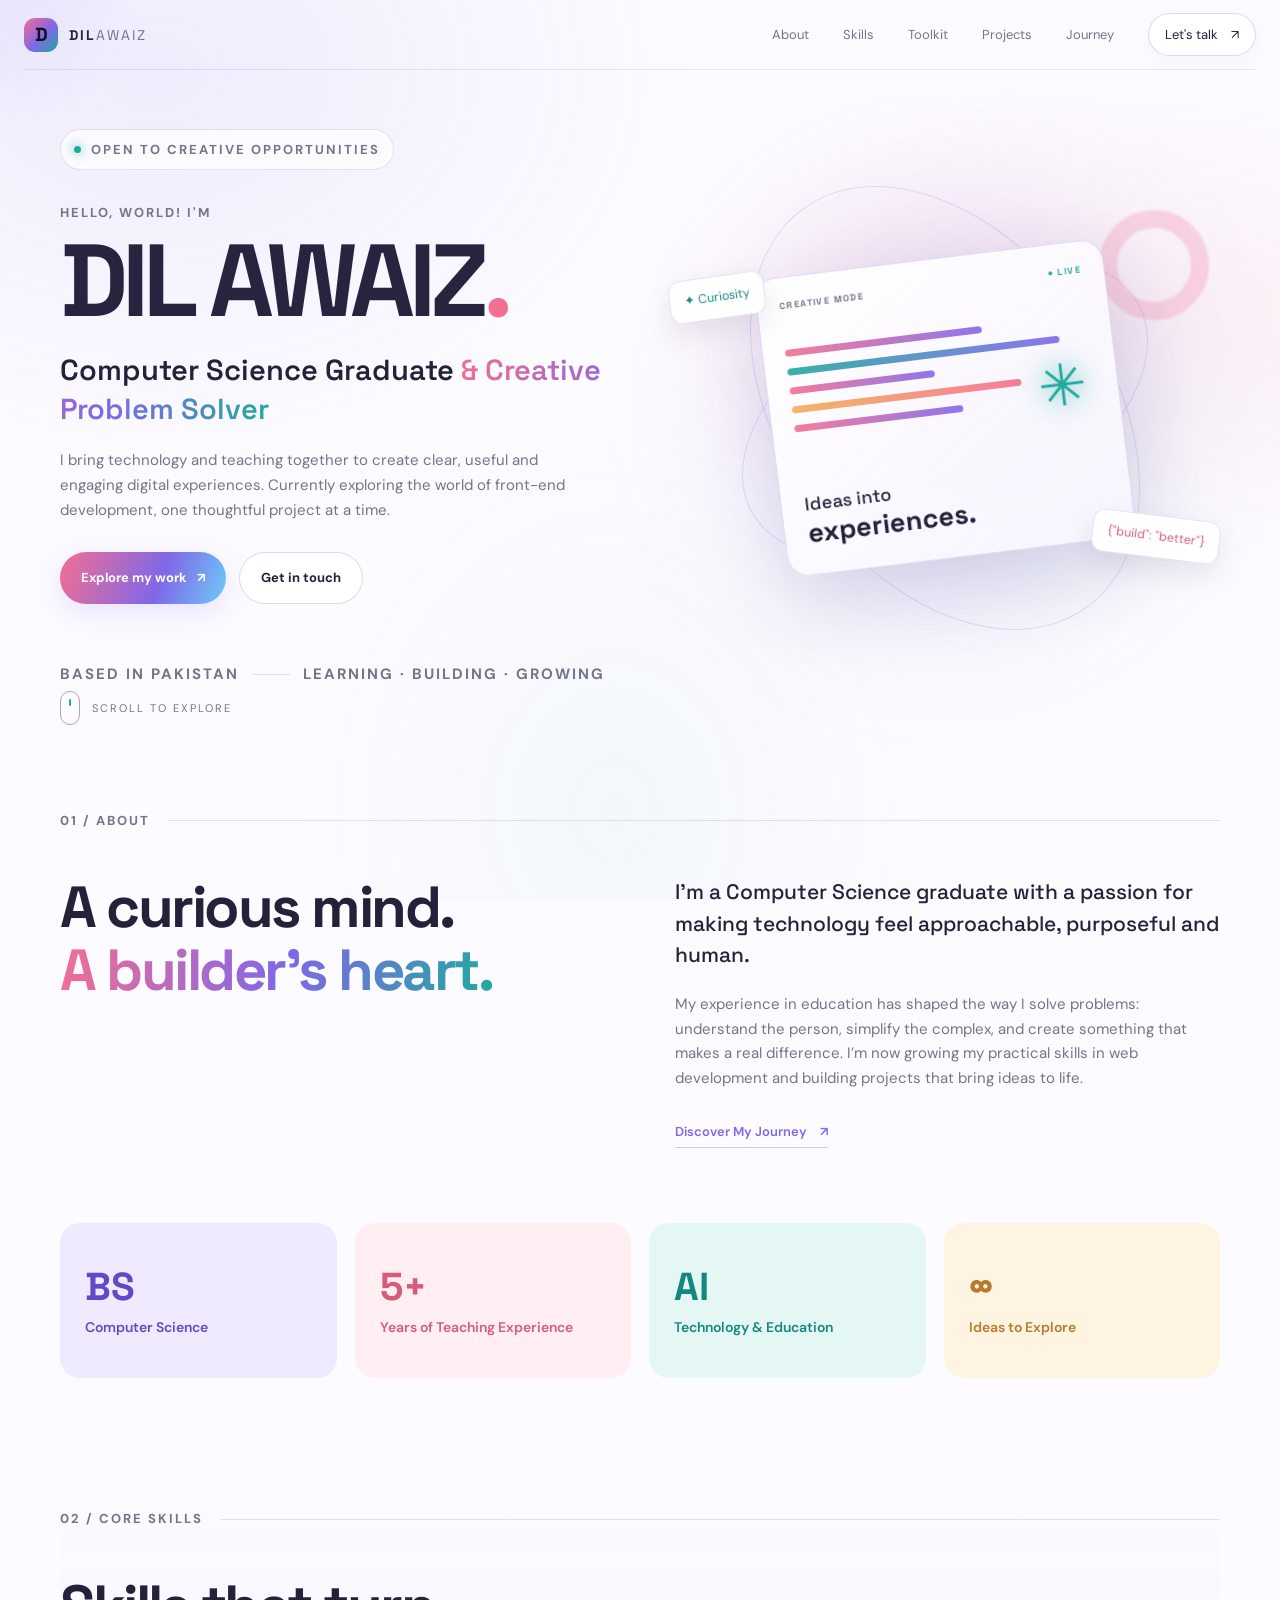
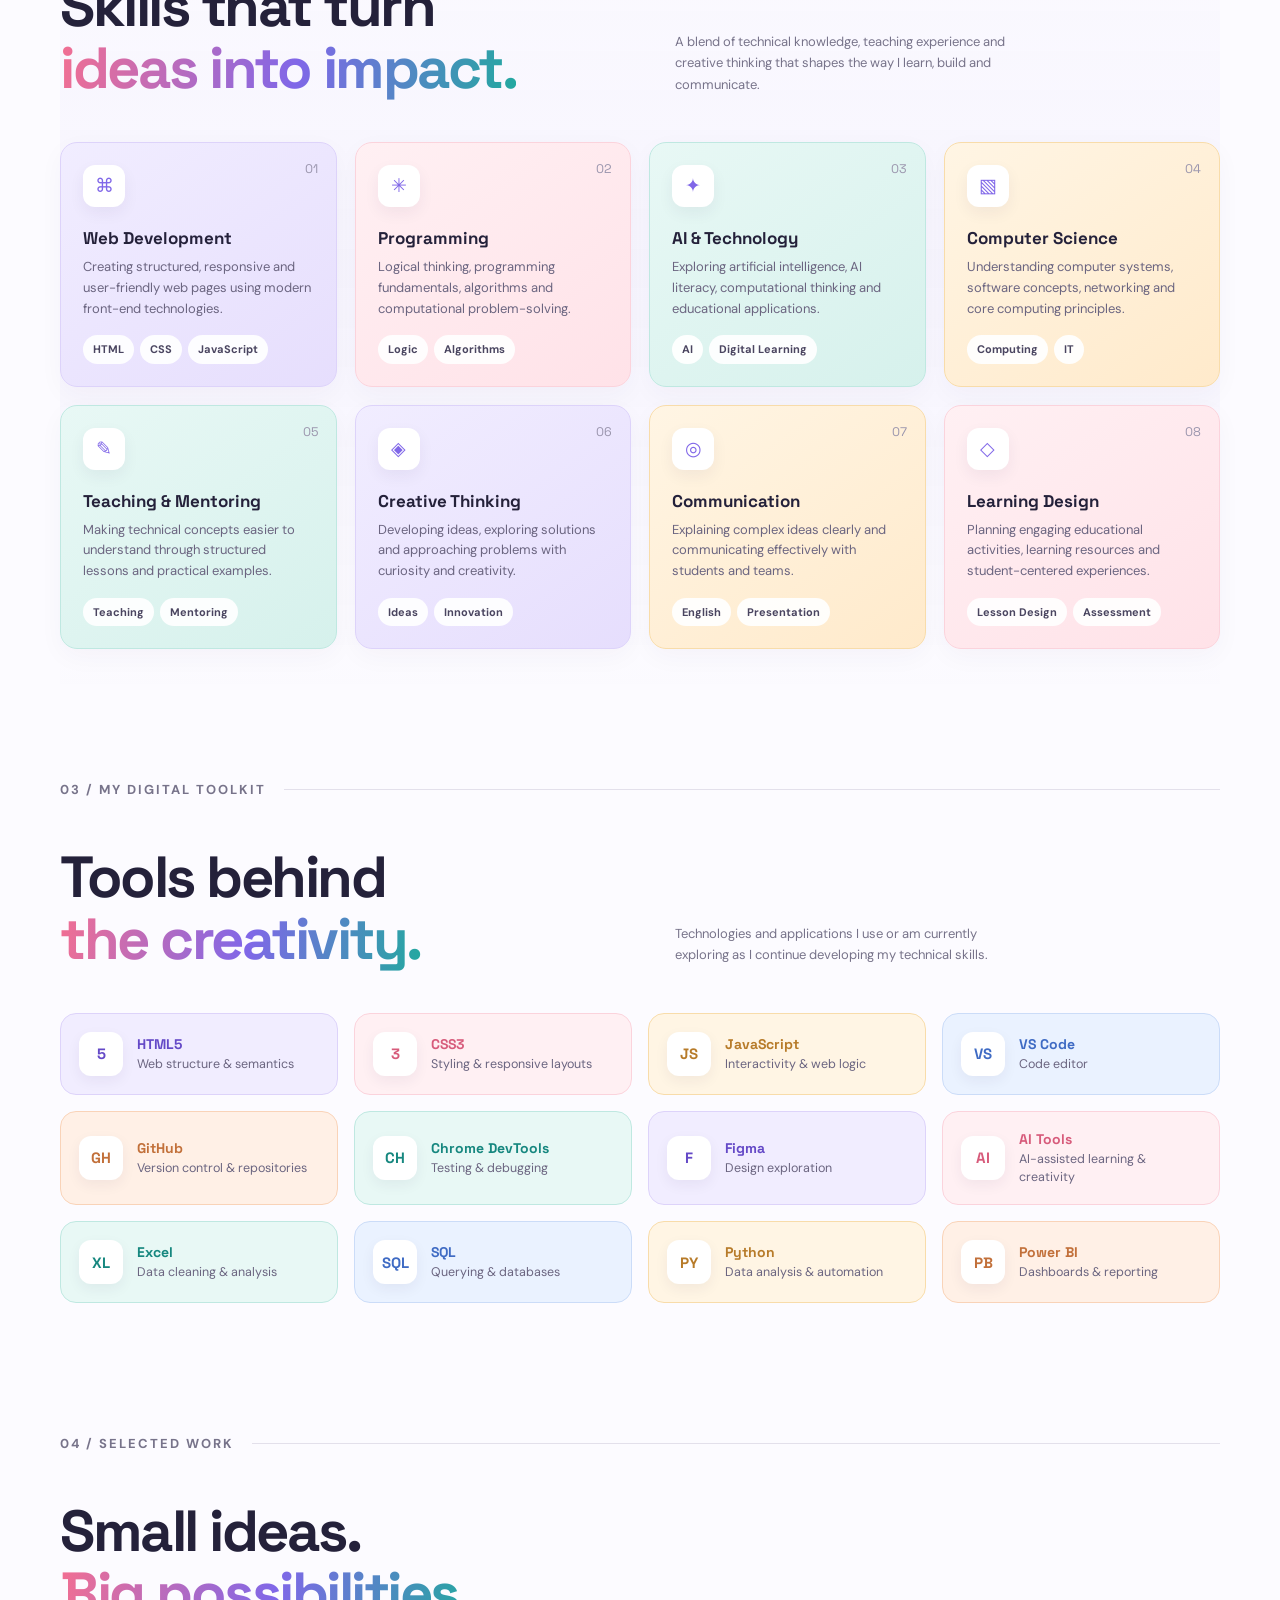
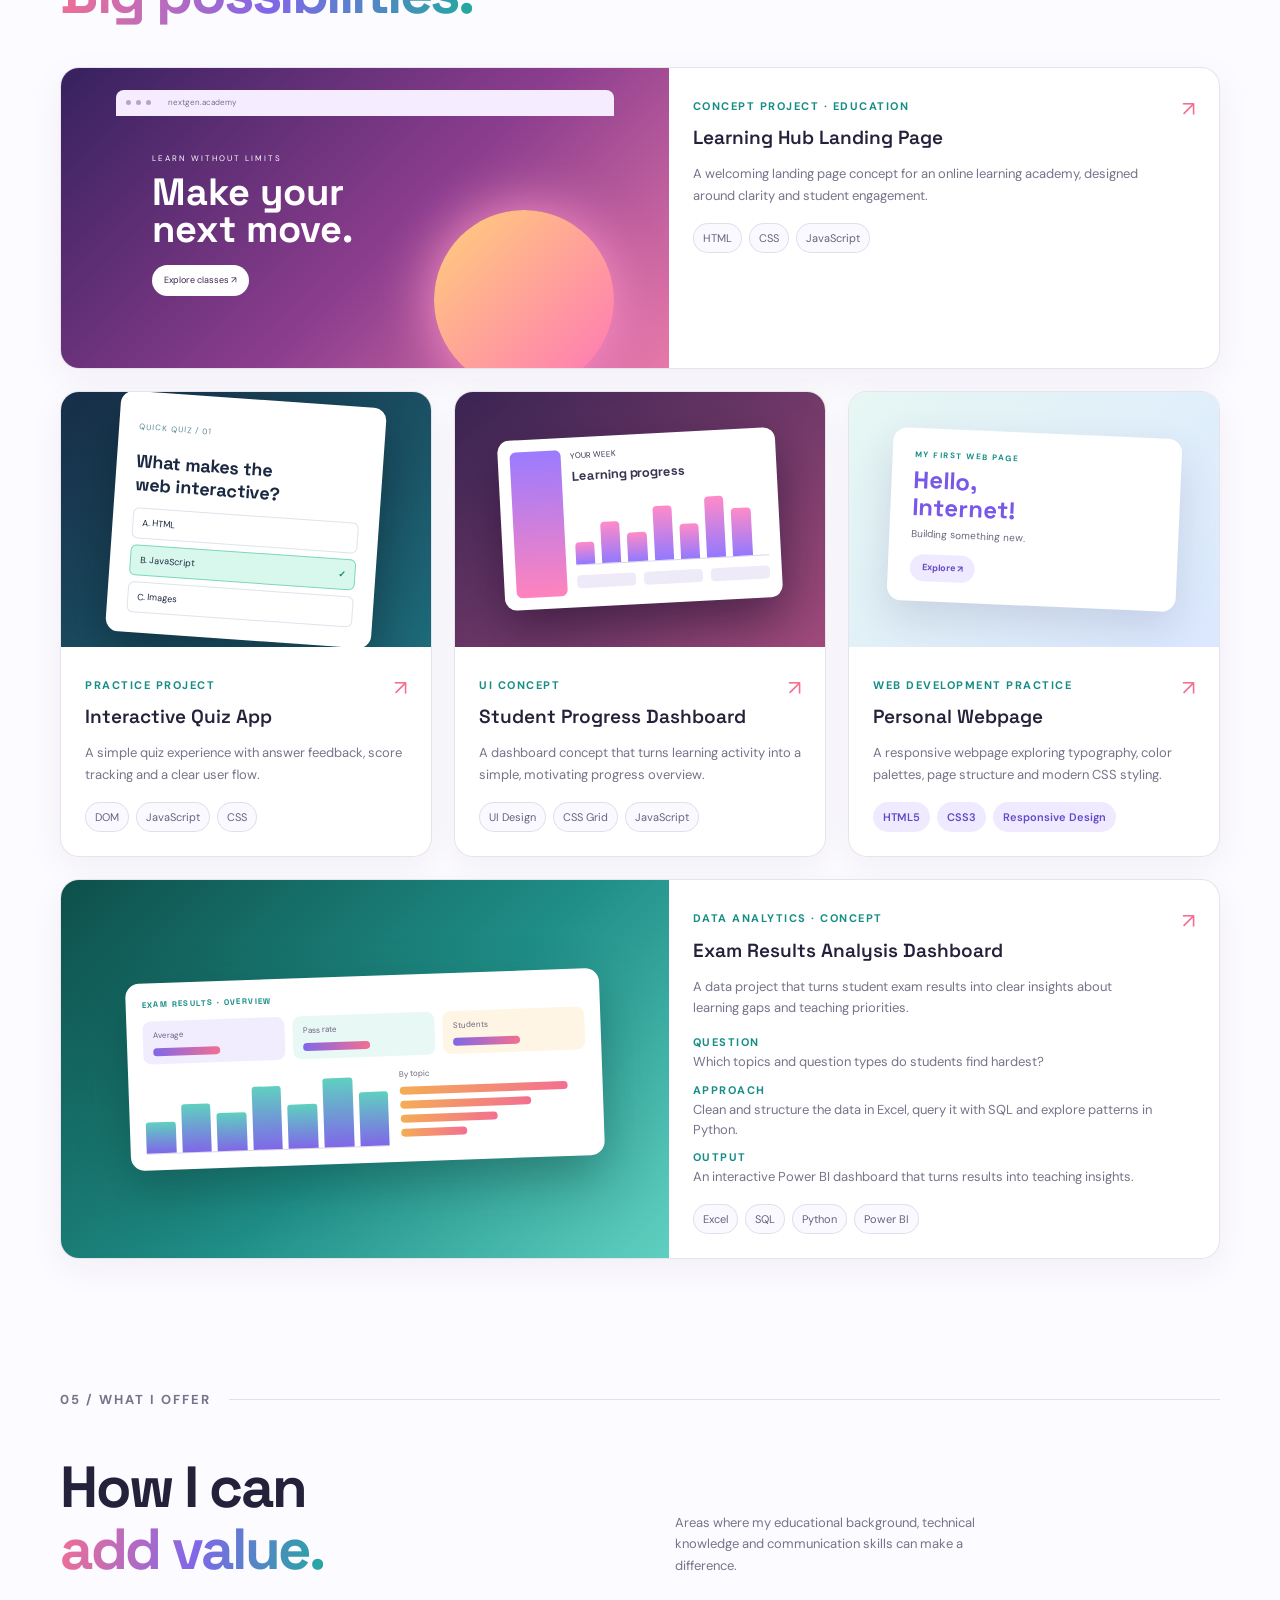
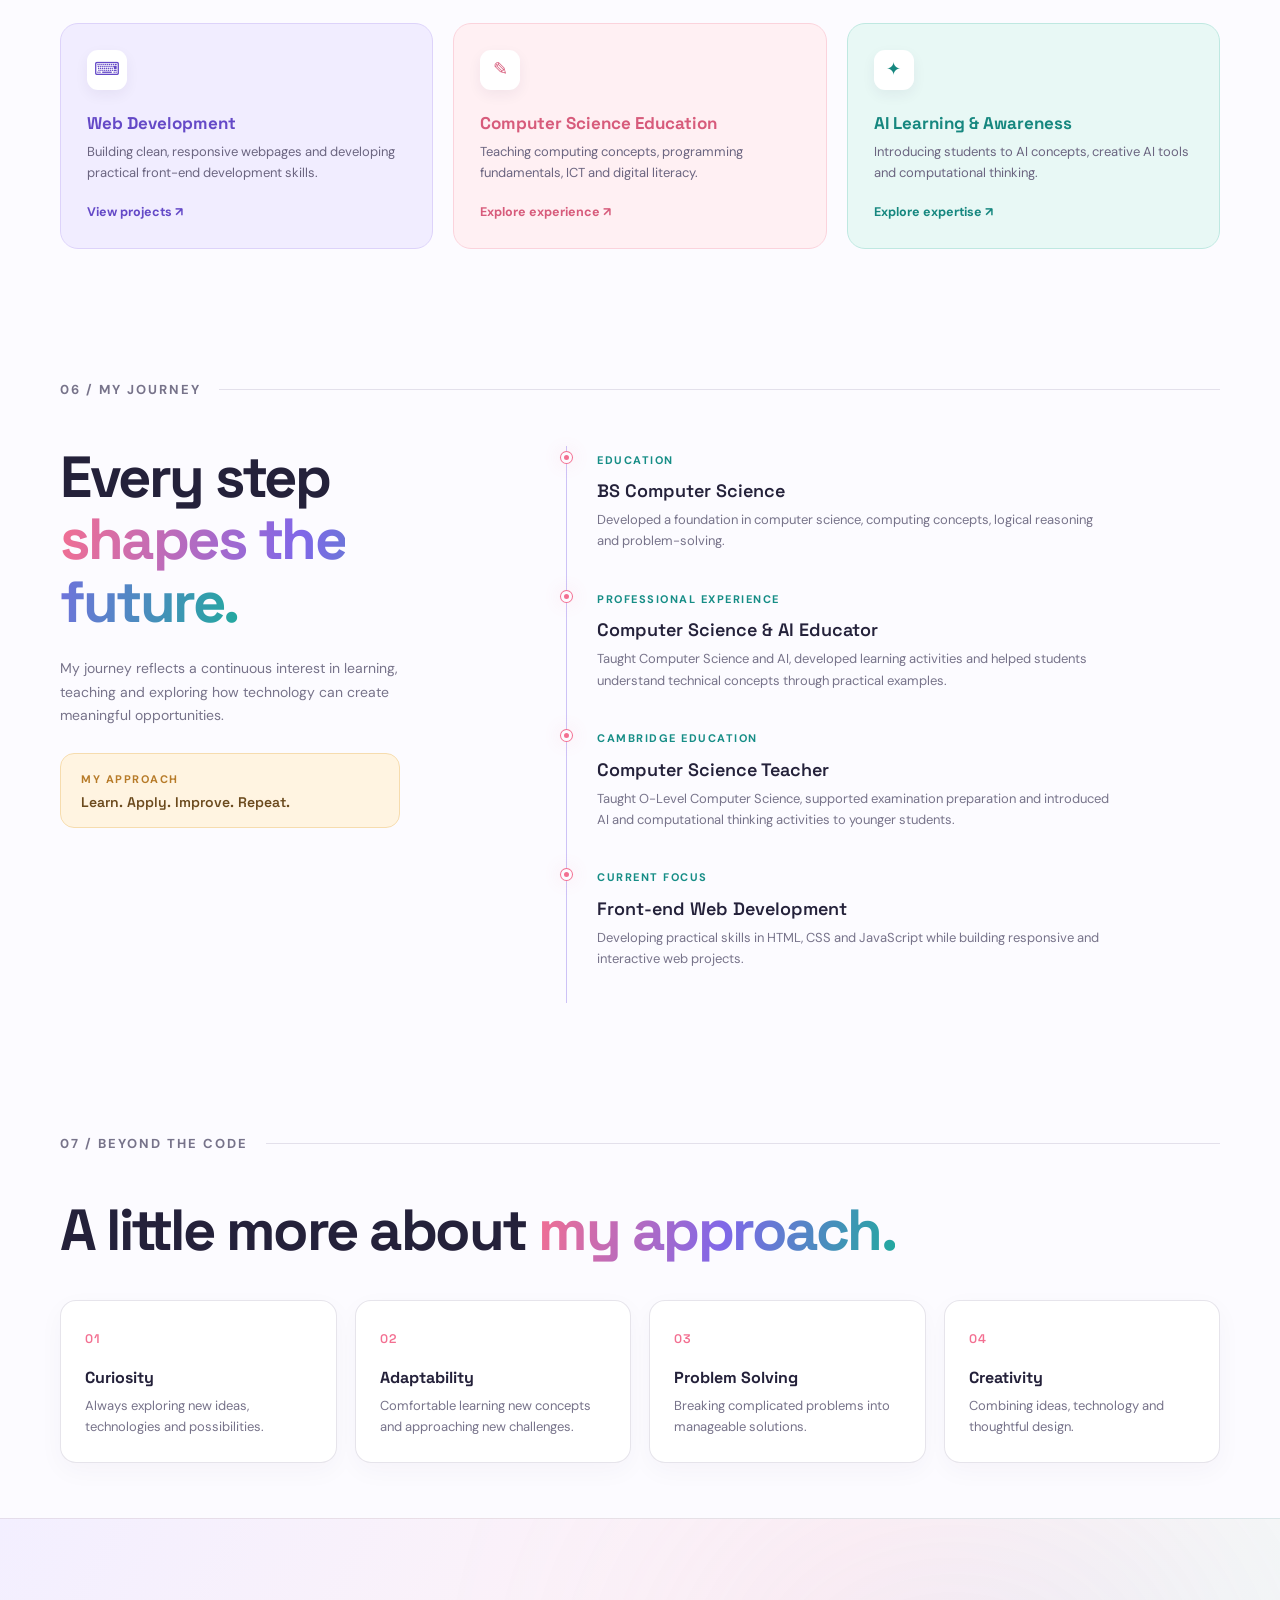
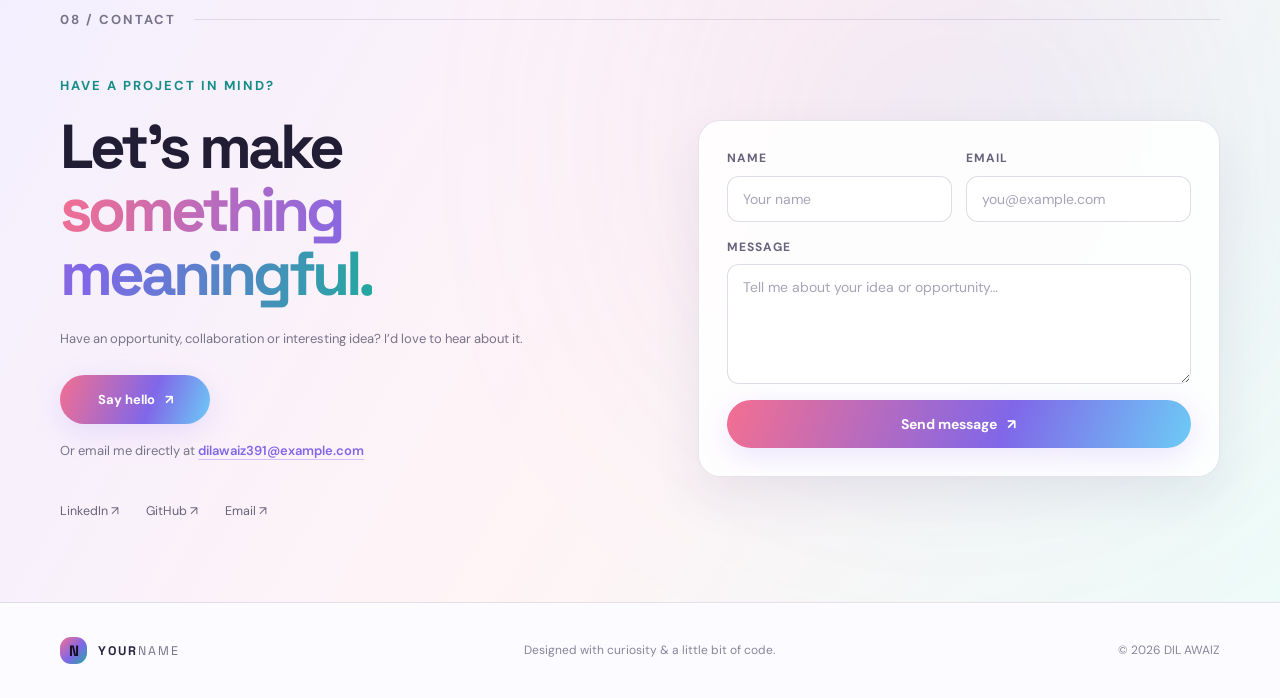
==== commit 6084545c: "Update live portfolio" ====
--- a/index.html
+++ b/index.html
@@ -127,13 +127,12 @@
         <article class="tool-card tone-gold"><span class="tool-badge">PY</span><div><h3>Python</h3><p>Data analysis &amp; automation</p></div></article>
         <article class="tool-card tone-peach"><span class="tool-badge">PB</span><div><h3>Power BI</h3><p>Dashboards &amp; reporting</p></div></article>
       </div>
-      <p class="tool-note">Note: Remove any tool you haven’t used yet, or label it as something you’re currently learning.</p>
     </section>
 
     <!-- 04 / SELECTED WORK -->
     <section class="section-shell work-section" id="work">
       <div class="section-label"><span>04 / SELECTED WORK</span><span class="label-line"></span></div>
-      <div class="section-title-row"><h2 class="section-heading">Small ideas.<br><span class="gradient-text">Big possibilities.</span></h2><p class="section-aside">Showcase real work here. These are starter concepts—replace them with projects you have actually built.</p></div>
+      <div class="section-title-row"><h2 class="section-heading">Small ideas.<br><span class="gradient-text">Big possibilities.</span></h2></div>
       <div class="project-grid">
         <article class="project-card project-featured">
           <div class="project-visual visual-one"><div class="browser-bar"><i></i><i></i><i></i><span>nextgen.academy</span></div><div class="mock-hero"><small>LEARN WITHOUT LIMITS</small><b>Make your<br>next move.</b><span class="mock-pill">Explore classes ↗</span></div><div class="mock-orb"></div></div>
@@ -171,7 +170,6 @@
             <div class="project-tags"><span>Excel</span><span>SQL</span><span>Python</span><span>Power BI</span></div></div>
         </article>
       </div>
-      <p class="project-note">Tip: link each card to a live demo or GitHub repository once the project is complete.</p>
     </section>
 
     <!-- 05 / WHAT I OFFER -->
@@ -223,7 +221,7 @@
         <p class="contact-kicker">HAVE A PROJECT IN MIND?</p><h2>Let's make<br><span class="gradient-text">something meaningful.</span></h2>
         <p class="contact-copy">Have an opportunity, collaboration or interesting idea? I’d love to hear about it.</p>
         <a class="button button-primary contact-button" href="mailto:your.email@example.com">Say hello <span>↗</span></a>
-        <p class="contact-direct">Or email me directly at <a href="mailto:your.email@example.com">your.email@example.com</a></p>
+        <p class="contact-direct">Or email me directly at <a href="mailto:your.email@example.com">dilawaiz391@example.com</a></p>
         <div class="social-links"><a href="https://www.linkedin.com/" target="_blank" rel="noreferrer">LinkedIn ↗</a><a href="https://github.com/" target="_blank" rel="noreferrer">GitHub ↗</a><a href="mailto:your.email@example.com">Email ↗</a></div>
         </div>
         <form class="contact-form" id="contact-form" aria-label="Contact form">
@@ -233,13 +231,12 @@
           </div>
           <label>Message<textarea name="message" rows="5" placeholder="Tell me about your idea or opportunity…" required></textarea></label>
           <button class="button button-primary" type="submit">Send message <span>↗</span></button>
-          <p class="form-note" id="form-note" role="status">This opens your email app with the message ready to send.</p>
         </form>
       </div>
       </div>
     </section>
   </main>
-  <footer class="footer"><a class="brand" href="#home"><span class="brand-mark">N</span><span>YOUR<span class="brand-muted">NAME</span></span></a><span>Designed with curiosity &amp; a little bit of code.</span><span>© <span id="year"></span> Your Name</span></footer>
+  <footer class="footer"><a class="brand" href="#home"><span class="brand-mark">N</span><span>YOUR<span class="brand-muted">NAME</span></span></a><span>Designed with curiosity &amp; a little bit of code.</span><span>© <span id="year"></span> DIL AWAIZ</span></footer>
   <button class="back-top" aria-label="Back to top">↑</button>
   <script src="script.js"></script>
 </body>
